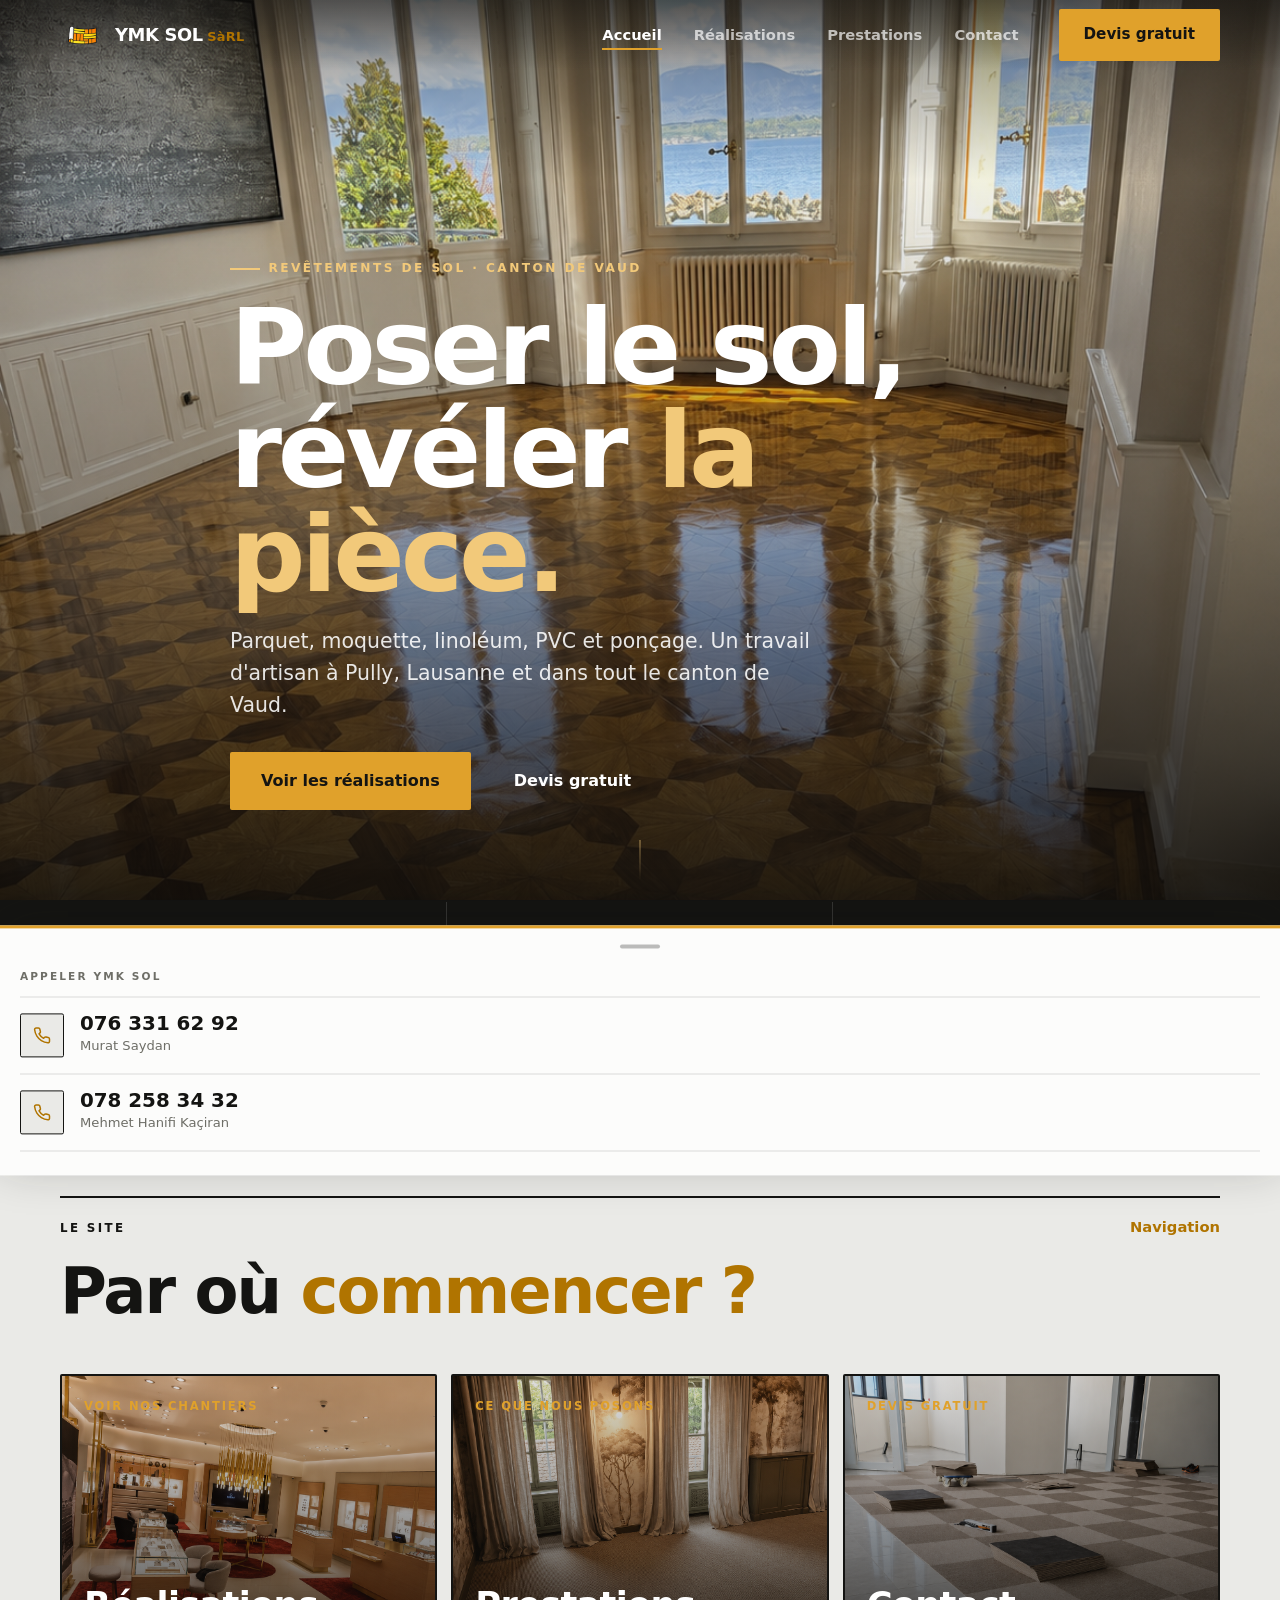
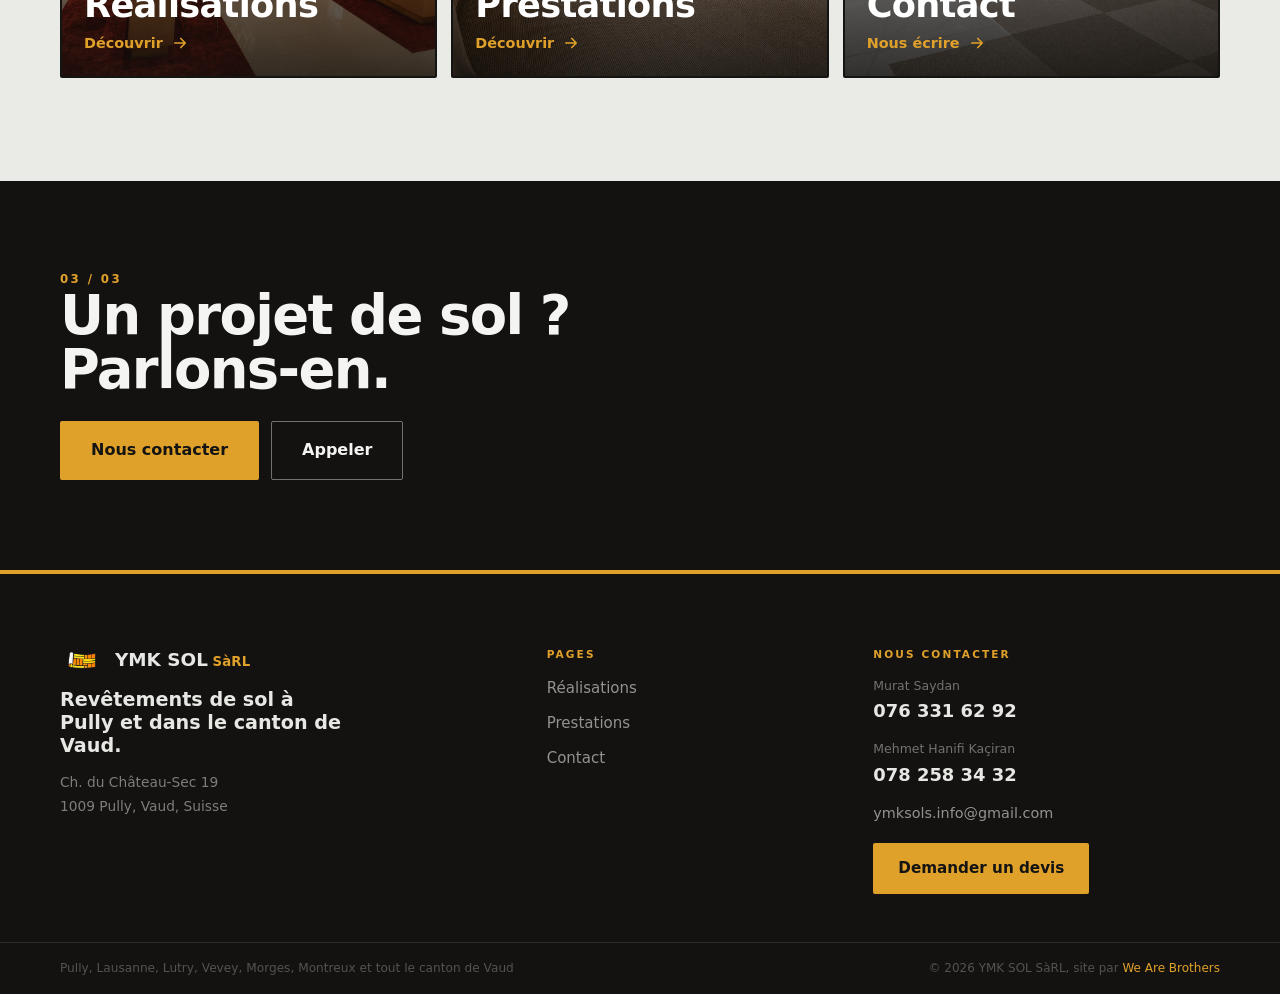
==== index.html @ 2950afaf "Hero cinématique plein écran et fond animé plus clair (parquet + reflet) - Hero : image plein écran " ====
<!DOCTYPE html>
<html lang="fr">
<head>
  <meta charset="UTF-8" />
  <meta name="viewport" content="width=device-width, initial-scale=1.0, viewport-fit=cover" />
  <meta name="theme-color" content="#EAEAE7" />
  <title>Pose de parquet, PVC, lino et moquette à Pully | YMK SOL SàRL</title>
  <meta name="description" content="YMK SOL SàRL réalise la pose et la rénovation de revêtements de sol à Pully, Lausanne et dans le canton de Vaud : parquet, PVC, linoléum, moquette et ponçage." />
  <meta name="robots" content="index, follow, max-image-preview:large" />
  <link rel="canonical" href="https://ymksol.ch/" />
  <meta property="og:type" content="website" />
  <meta property="og:site_name" content="YMK SOL SàRL" />
  <meta property="og:title" content="Pose de parquet, PVC, lino et moquette à Pully | YMK SOL SàRL" />
  <meta property="og:description" content="YMK SOL SàRL réalise la pose et la rénovation de revêtements de sol à Pully, Lausanne et dans le canton de Vaud : parquet, PVC, linoléum, moquette et ponçage." />
  <meta property="og:locale" content="fr_CH" />
  <meta property="og:image" content="https://ymksol.ch/assets/img/salon-parquet.jpg" />
  <meta name="twitter:card" content="summary_large_image" />
  <link rel="icon" type="image/png" href="assets/img/logo.png" />
  <link rel="apple-touch-icon" href="assets/img/logo.png" />
  <link rel="preconnect" href="https://api.fontshare.com" crossorigin />
  <link href="https://api.fontshare.com/v2/css?f[]=cabinet-grotesk@500,700,800&f[]=satoshi@400,500,600,700&display=swap" rel="stylesheet" />
  <link rel="stylesheet" href="assets/css/style.css" />
  <script type="application/ld+json">
  {"@context":"https://schema.org","@type":"HomeAndConstructionBusiness","@id":"https://ymksol.ch/#business","name":"YMK SOL SàRL","description":"Pose et rénovation de revêtements de sol : parquet, linoléum, PVC, moquette, ponçage et sols souples à Pully et dans le canton de Vaud.","url":"https://ymksol.ch/","telephone":"+41763316292","email":"ymksols.info@gmail.com","priceRange":"$$","address":{"@type":"PostalAddress","streetAddress":"Chemin du Château-Sec 19","postalCode":"1009","addressLocality":"Pully","addressRegion":"VD","addressCountry":"CH"},"geo":{"@type":"GeoCoordinates","latitude":46.5089,"longitude":6.6611},"areaServed":[{"@type":"City","name":"Pully"},{"@type":"City","name":"Lausanne"},{"@type":"City","name":"Lutry"},{"@type":"City","name":"Morges"},{"@type":"City","name":"Vevey"},{"@type":"AdministrativeArea","name":"Canton de Vaud"}],"knowsLanguage":["fr","tr"]}
  </script>
</head>
<body>
  <div class="fx" aria-hidden="true"><span class="b b1"></span><span class="b b2"></span><span class="b b3"></span></div>
  <a class="skip-link" href="#main" style="position:absolute;left:-999px">Aller au contenu</a>
  <header class="hdr hdr-home" id="top">
    <div class="container hdr-in">
      <a href="index.html" class="brand" aria-label="YMK SOL SàRL, accueil">
        <img src="assets/img/logo.png" alt="" width="44" height="30" />
        <span class="brand-txt">YMK&nbsp;SOL<em>SàRL</em></span>
      </a>
      <nav class="nav-desktop" aria-label="Navigation principale"><a href="index.html" class="is-active" aria-current="page">Accueil</a><a href="realisations.html">Réalisations</a><a href="prestations.html">Prestations</a><a href="contact.html">Contact</a></nav>
      <div class="hdr-actions">
        <a href="contact.html" class="btn btn-accent hdr-cta">Devis gratuit</a>
        <button class="burger" aria-label="Ouvrir le menu" aria-expanded="false" aria-controls="navmenu">
          <span class="bline bline-1"></span><span class="bline bline-2"></span><span class="bline bline-3"></span>
        </button>
      </div>
    </div>
  </header>
  <div class="navmenu" id="navmenu" hidden>
    <div class="navmenu-inner">
      <nav class="navmenu-nav" aria-label="Navigation"><a href="index.html" class="is-active" aria-current="page"><span class="mm-no">01</span>Accueil</a><a href="realisations.html"><span class="mm-no">02</span>Réalisations</a><a href="prestations.html"><span class="mm-no">03</span>Prestations</a><a href="contact.html"><span class="mm-no">04</span>Contact</a></nav>
      <div class="navmenu-foot">
        <button class="btn btn-accent" data-phone-picker>Appeler</button>
        <a href="https://wa.me/41763316292?text=Bonjour%20YMK%20SOL%2C%20je%20souhaite%20un%20devis%20pour%20mon%20sol." target="_blank" rel="noopener" class="btn btn-wa">WhatsApp</a>
        <a href="mailto:ymksols.info@gmail.com?subject=Demande%20de%20devis%20-%20YMK%20SOL" class="btn btn-line">E-mail</a>
      </div>
    </div>
  </div>
  <main id="main">
    <section class="hero">
      <div class="hero-bg" aria-hidden="true"><img src="assets/img/salon-parquet.jpg" alt="" /></div>
      <div class="hero-scrim" aria-hidden="true"></div>
      <div class="container hero-in">
        <span class="hero-eyebrow">Revêtements de sol · Canton de Vaud</span>
        <h1 class="hero-title">Poser le sol,<br />révéler <span class="amber">la pièce.</span></h1>
        <p class="hero-sub">Parquet, moquette, linoléum, PVC et ponçage. Un travail d'artisan à Pully, Lausanne et dans tout le canton de Vaud.</p>
        <div class="hero-actions">
          <a href="realisations.html" class="btn btn-accent btn-lg">Voir les réalisations</a>
          <a href="contact.html" class="btn btn-glass btn-lg">Devis gratuit</a>
        </div>
      </div>
      <span class="hero-scroll" aria-hidden="true"></span>
    </section>

    <div class="strip">
      <div class="container strip-in">
        <div class="strip-item"><div class="strip-k">Pully · Vaud</div><div class="strip-v">Interventions dans tout le canton</div></div>
        <div class="strip-item"><div class="strip-k">6 prestations</div><div class="strip-v">Du parquet massif à la moquette</div></div>
        <div class="strip-item"><div class="strip-k">Devis gratuit</div><div class="strip-v">Réponse rapide, sans engagement</div></div>
      </div>
    </div>

    <section class="section">
      <div class="container">
        <div class="shead"><div class="shead-top"><span class="shead-label">Le site</span><span class="shead-idx">Navigation</span></div><h2>Par où <span class="amber">commencer&nbsp;?</span></h2></div>
        <div class="navcards">
          <a class="navcard" href="realisations.html"><img src="assets/img/office-equipe.jpg" alt="Réalisations YMK SOL" loading="lazy" /><div class="navcard-body"><span class="n">Voir nos chantiers</span><h3>Réalisations</h3><span class="go">Découvrir <svg viewBox="0 0 24 24" width="18" height="18" fill="none" stroke="currentColor" stroke-width="2.2" stroke-linecap="round" stroke-linejoin="round"><path d="M5 12h14M13 6l6 6-6 6"/></svg></span></div></a>
          <a class="navcard" href="prestations.html"><img src="assets/img/moquette.jpg" alt="Prestations YMK SOL" loading="lazy" /><div class="navcard-body"><span class="n">Ce que nous posons</span><h3>Prestations</h3><span class="go">Découvrir <svg viewBox="0 0 24 24" width="18" height="18" fill="none" stroke="currentColor" stroke-width="2.2" stroke-linecap="round" stroke-linejoin="round"><path d="M5 12h14M13 6l6 6-6 6"/></svg></span></div></a>
          <a class="navcard" href="contact.html"><img src="assets/img/office-vide.jpg" alt="Contact YMK SOL" loading="lazy" /><div class="navcard-body"><span class="n">Devis gratuit</span><h3>Contact</h3><span class="go">Nous écrire <svg viewBox="0 0 24 24" width="18" height="18" fill="none" stroke="currentColor" stroke-width="2.2" stroke-linecap="round" stroke-linejoin="round"><path d="M5 12h14M13 6l6 6-6 6"/></svg></span></div></a>
        </div>
      </div>
    </section>
    <section class="nextcta on-dark">
      <div class="container nextcta-in">
        <div><p class="nextcta-eyebrow">03 / 03</p><h2 class="nextcta-title">Un projet de sol ? Parlons-en.</h2></div>
        <div class="nextcta-actions"><a href="contact.html" class="btn btn-accent btn-lg">Nous contacter</a><button class="btn btn-line btn-lg" data-phone-picker>Appeler</button></div>
      </div>
    </section>
  </main>
  <footer class="ftr">
    <div class="ftr-body">
      <div class="container ftr-in">
        <div class="ftr-brand-col">
          <div class="ftr-brand"><img src="assets/img/logo.png" alt="" width="44" height="30" /><span class="brand-txt">YMK&nbsp;SOL<em>SàRL</em></span></div>
          <p class="ftr-tagline">Revêtements de sol à Pully et dans le canton de Vaud.</p>
          <address class="ftr-address">Ch. du Château-Sec 19<br/>1009 Pully, Vaud, Suisse</address>
        </div>
        <div class="ftr-nav-col">
          <p class="ftr-col-hd">Pages</p>
          <ul class="ftr-nav">
            <li><a href="realisations.html">Réalisations</a></li>
            <li><a href="prestations.html">Prestations</a></li>
            <li><a href="contact.html">Contact</a></li>
          </ul>
        </div>
        <div class="ftr-cta-col">
          <p class="ftr-col-hd">Nous contacter</p>
          <div class="ftr-contact-line"><span class="ftr-tel-name">Murat Saydan</span><a href="tel:+41763316292" class="ftr-tel">076 331 62 92</a></div>
          <div class="ftr-contact-line"><span class="ftr-tel-name">Mehmet Hanifi Kaçiran</span><a href="tel:+41782583432" class="ftr-tel">078 258 34 32</a></div>
          <a href="mailto:ymksols.info@gmail.com" class="ftr-mail">ymksols.info@gmail.com</a>
          <a href="contact.html" class="btn btn-accent ftr-cta-btn">Demander un devis</a>
        </div>
      </div>
    </div>
    <div class="ftr-bottom"><div class="container ftr-bottom-in">
      <p class="ftr-zone">Pully, Lausanne, Lutry, Vevey, Morges, Montreux et tout le canton de Vaud</p>
      <p class="ftr-credit">© <span id="year"></span> YMK SOL SàRL, site par <a href="https://wearebrothers.ch" target="_blank" rel="noopener">We Are Brothers</a></p>
    </div></div>
  </footer>
  <div class="dock">
    <button class="btn btn-accent dock-cta" data-phone-picker><svg viewBox="0 0 24 24" width="18" height="18" fill="none" stroke="currentColor" stroke-width="2" stroke-linecap="round" stroke-linejoin="round"><path d="M22 16.92v3a2 2 0 0 1-2.18 2 19.79 19.79 0 0 1-8.63-3.07 19.5 19.5 0 0 1-6-6 19.79 19.79 0 0 1-3.07-8.67A2 2 0 0 1 4.11 2h3a2 2 0 0 1 2 1.72c.13.96.36 1.9.7 2.81a2 2 0 0 1-.45 2.11L8.09 9.91a16 16 0 0 0 6 6l1.27-1.27a2 2 0 0 1 2.11-.45c.9.34 1.85.57 2.81.7A2 2 0 0 1 22 16.92Z"/></svg>Appeler maintenant</button>
    <a href="https://wa.me/41763316292?text=Bonjour%20YMK%20SOL%2C%20je%20souhaite%20un%20devis%20pour%20mon%20sol." class="dock-wa-btn" aria-label="WhatsApp" target="_blank" rel="noopener"><svg viewBox="0 0 24 24" width="22" height="22" fill="currentColor"><path d="M17.472 14.382c-.297-.149-1.758-.867-2.03-.967-.273-.099-.471-.148-.67.15-.197.297-.767.966-.94 1.164-.173.199-.347.223-.644.075-.297-.15-1.255-.463-2.39-1.475-.883-.788-1.48-1.761-1.653-2.059-.173-.297-.018-.458.13-.606.134-.133.298-.347.446-.52.149-.174.198-.298.298-.497.099-.198.05-.371-.025-.52-.075-.149-.669-1.612-.916-2.207-.242-.579-.487-.5-.669-.51-.173-.008-.371-.01-.57-.01-.198 0-.52.074-.792.372-.272.297-1.04 1.016-1.04 2.479 0 1.462 1.065 2.875 1.213 3.074.149.198 2.096 3.2 5.077 4.487.709.306 1.262.489 1.694.625.712.227 1.36.195 1.871.118.571-.085 1.758-.719 2.006-1.413.248-.694.248-1.289.173-1.413-.074-.124-.272-.198-.57-.347m-5.421 7.403h-.004a9.87 9.87 0 01-5.031-1.378l-.361-.214-3.741.982.998-3.648-.235-.374a9.86 9.86 0 01-1.51-5.26c.001-5.45 4.436-9.884 9.888-9.884 2.64 0 5.122 1.03 6.988 2.898a9.825 9.825 0 012.893 6.994c-.003 5.45-4.437 9.884-9.885 9.884m8.413-18.297A11.815 11.815 0 0012.05 0C5.495 0 .16 5.335.157 11.892c0 2.096.547 4.142 1.588 5.945L.057 24l6.305-1.654a11.882 11.882 0 005.683 1.448h.005c6.554 0 11.89-5.335 11.893-11.893a11.821 11.821 0 00-3.48-8.413Z"/></svg></a>
    <a href="mailto:ymksols.info@gmail.com" class="dock-mail-btn" aria-label="Envoyer un e-mail"><svg viewBox="0 0 24 24" width="20" height="20" fill="none" stroke="currentColor" stroke-width="2" stroke-linecap="round" stroke-linejoin="round"><rect x="2" y="4" width="20" height="16" rx="1"/><path d="m22 7-8.97 5.7a1.94 1.94 0 0 1-2.06 0L2 7"/></svg></a>
  </div>
  <div class="ppick-backdrop" id="ppickBackdrop" aria-hidden="true"></div>
  <div class="ppick" id="ppick" role="dialog" aria-modal="true" aria-label="Choisir un numéro" hidden>
    <div class="ppick-handle" aria-hidden="true"></div>
    <p class="ppick-title">Appeler YMK SOL</p>
    <a href="tel:+41763316292" class="ppick-opt"><span class="ppick-icon"><svg viewBox="0 0 24 24" width="18" height="18" fill="none" stroke="currentColor" stroke-width="2" stroke-linecap="round" stroke-linejoin="round"><path d="M22 16.92v3a2 2 0 0 1-2.18 2 19.79 19.79 0 0 1-8.63-3.07 19.5 19.5 0 0 1-6-6 19.79 19.79 0 0 1-3.07-8.67A2 2 0 0 1 4.11 2h3a2 2 0 0 1 2 1.72c.13.96.36 1.9.7 2.81a2 2 0 0 1-.45 2.11L8.09 9.91a16 16 0 0 0 6 6l1.27-1.27a2 2 0 0 1 2.11-.45c.9.34 1.85.57 2.81.7A2 2 0 0 1 22 16.92Z"/></svg></span><span class="ppick-info"><span class="ppick-num">076 331 62 92</span><span class="ppick-name">Murat Saydan</span></span></a>
    <a href="tel:+41782583432" class="ppick-opt"><span class="ppick-icon"><svg viewBox="0 0 24 24" width="18" height="18" fill="none" stroke="currentColor" stroke-width="2" stroke-linecap="round" stroke-linejoin="round"><path d="M22 16.92v3a2 2 0 0 1-2.18 2 19.79 19.79 0 0 1-8.63-3.07 19.5 19.5 0 0 1-6-6 19.79 19.79 0 0 1-3.07-8.67A2 2 0 0 1 4.11 2h3a2 2 0 0 1 2 1.72c.13.96.36 1.9.7 2.81a2 2 0 0 1-.45 2.11L8.09 9.91a16 16 0 0 0 6 6l1.27-1.27a2 2 0 0 1 2.11-.45c.9.34 1.85.57 2.81.7A2 2 0 0 1 22 16.92Z"/></svg></span><span class="ppick-info"><span class="ppick-num">078 258 34 32</span><span class="ppick-name">Mehmet Hanifi Kaçiran</span></span></a>
  </div>
  <script src="assets/js/main.js" defer></script>
</body>
</html>
---- assets/css/style.css ----
/* ============================================================
   YMK SOL SàRL — identité graphique affirmée
   Gris minéral + noir + ambre (logo) · fond animé simple
   4 pages · aucune animation au scroll · HTML/CSS/JS pur
   ============================================================ */

:root {
  --paper:   #EAEAE7;   /* gris minéral (base) */
  --paper-2: #F1F1EF;   /* surface claire */
  --surface: #FCFCFB;   /* blanc cassé (cartes/images) */
  --ink:     #141412;   /* noir presque pur (texte, filets) */
  --ink-2:   #3D3D39;
  --muted:   #6E6E67;
  --dark:    #141210;   /* sections noires */

  --line:  rgba(20,20,18,.14);
  --line-2:rgba(20,20,18,.28);

  --accent:   #B07400;  /* ambre profond (texte sur clair, AA) */
  --accent-2: #E0A12B;  /* ambre du logo (aplats) */

  --fh: "Cabinet Grotesk", system-ui, -apple-system, sans-serif;
  --fb: "Satoshi", system-ui, -apple-system, sans-serif;

  --maxw: 1300px;
  --pad:  clamp(22px, 5vw, 60px);
  --hdr-h: 70px;
  --ease: cubic-bezier(.2,.7,.2,1);
}

/* ---- Reset ---- */
*, *::before, *::after { margin: 0; padding: 0; box-sizing: border-box; }
[hidden] { display: none !important; }
html { -webkit-text-size-adjust: 100%; overflow-x: clip; scroll-behavior: smooth; }
body { font-family: var(--fb); color: var(--ink); background: var(--paper); line-height: 1.55; overflow-x: hidden; -webkit-font-smoothing: antialiased; text-rendering: optimizeLegibility; }
img { display: block; max-width: 100%; }
a { color: inherit; text-decoration: none; }
ul, ol { list-style: none; }
button { font: inherit; color: inherit; }
h1, h2, h3, h4 { font-family: var(--fh); font-weight: 800; line-height: 1; letter-spacing: -.03em; }

.container { width: 100%; max-width: var(--maxw); margin-inline: auto; padding-inline: var(--pad); }
.section { padding-block: clamp(56px, 8vw, 104px); position: relative; }
.muted { color: var(--muted); }
.amber { color: var(--accent); }

/* ============================================================
   FOND ANIMÉ (simple : deux halos qui dérivent lentement)
   ============================================================ */
.fx {
  position: fixed; inset: 0; z-index: -1; overflow: hidden; pointer-events: none;
  background:
    radial-gradient(58vmax 46vmax at 10% -6%, rgba(224,161,43,.18), transparent 62%),
    radial-gradient(52vmax 52vmax at 102% 106%, rgba(120,132,134,.16), transparent 62%),
    var(--paper);
}
/* motif parquet losangé, net (rappel du sol / logo tissé) */
.fx::before {
  content: ""; position: absolute; inset: 0;
  background-image:
    repeating-linear-gradient(45deg, rgba(20,20,18,.075) 0 1.5px, transparent 1.5px 46px),
    repeating-linear-gradient(-45deg, rgba(20,20,18,.075) 0 1.5px, transparent 1.5px 46px);
}
/* reflet de lumière qui balaie lentement, comme sur un parquet verni */
.fx::after {
  content: ""; position: absolute; top: -25%; bottom: -25%; left: -45%; width: 42%;
  background: linear-gradient(100deg, transparent, rgba(255,255,255,.34) 44%, rgba(240,185,74,.16) 50%, rgba(255,255,255,.34) 56%, transparent);
  transform: skewX(-12deg); filter: blur(7px);
  animation: fxsweep 12s ease-in-out infinite;
}
@keyframes fxsweep {
  0% { left: -45%; opacity: 0; }
  12% { opacity: 1; }
  50% { opacity: 1; }
  62%, 100% { left: 122%; opacity: 0; }
}

/* ============================================================
   BOUTONS
   ============================================================ */
.btn { display: inline-flex; align-items: center; justify-content: center; gap: .55em; font-family: var(--fb); font-weight: 700; font-size: .95rem; white-space: nowrap; padding: 13px 24px; border-radius: 2px; cursor: pointer; border: 1.5px solid transparent; transition: background .25s, color .25s, border-color .25s, transform .15s; }
.btn:active { transform: translateY(1px); }
.btn-lg { padding: 16px 30px; font-size: 1rem; }
.btn-accent { background: var(--accent-2); color: var(--ink); }
.btn-accent:hover { background: var(--ink); color: var(--surface); }
.btn-dark { background: var(--ink); color: var(--surface); }
.btn-dark:hover { background: var(--accent-2); color: var(--ink); }
.btn-line { border-color: var(--ink); color: var(--ink); background: transparent; }
.btn-line:hover { background: var(--ink); color: var(--surface); }
.btn-wa { background: #1FA855; color: #fff; }
.btn-wa:hover { background: #178a44; }
.on-dark .btn-line, .nextcta .btn-line, .ftr .btn-line { border-color: rgba(255,255,255,.4); color: #F4F4F2; }
.on-dark .btn-line:hover, .nextcta .btn-line:hover { background: #fff; color: var(--ink); }

/* ============================================================
   EN-TÊTE DE SECTION (signature identité : filet noir + index)
   ============================================================ */
.shead { border-top: 2px solid var(--ink); padding-top: 18px; margin-bottom: clamp(30px, 4vw, 52px); }
.shead-top { display: flex; align-items: baseline; justify-content: space-between; gap: 16px; margin-bottom: 20px; }
.shead-label { font-family: var(--fb); font-weight: 700; font-size: .74rem; letter-spacing: .2em; text-transform: uppercase; }
.shead-idx { font-family: var(--fh); font-weight: 800; font-size: .92rem; color: var(--accent); }
.shead h2 { font-size: clamp(2.1rem, 5.6vw, 4rem); max-width: 20ch; }
.shead h2 .amber { color: var(--accent); }
.shead-sub { margin-top: 16px; max-width: 56ch; color: var(--ink-2); font-size: 1.02rem; line-height: 1.65; }

/* ============================================================
   HEADER
   ============================================================ */
.hdr { position: fixed; top: 0; left: 0; right: 0; z-index: 180; background: rgba(234,234,231,.78); backdrop-filter: saturate(140%) blur(14px); -webkit-backdrop-filter: saturate(140%) blur(14px); border-bottom: 1px solid transparent; transition: background .3s, border-color .3s; }
.hdr.hdr-scrolled { background: rgba(234,234,231,.94); border-bottom-color: var(--ink); }

/* Accueil : header transparent (blanc) sur le hero photo, plein au scroll */
.hdr-home { background: transparent; backdrop-filter: none; -webkit-backdrop-filter: none; border-bottom-color: transparent; color: #fff; }
.hdr-home::after { content: ""; position: absolute; inset: 0; z-index: -1; background: linear-gradient(180deg, rgba(15,14,12,.45), transparent); transition: opacity .3s; }
.hdr-home .brand, .hdr-home .brand-txt { color: #fff; }
.hdr-home .nav-desktop a { color: #fff; }
.hdr-home .bline { background: #fff; }
.hdr-home.hdr-scrolled { background: rgba(234,234,231,.94); backdrop-filter: saturate(140%) blur(14px); -webkit-backdrop-filter: saturate(140%) blur(14px); border-bottom-color: var(--ink); color: var(--ink); }
.hdr-home.hdr-scrolled::after { opacity: 0; }
.hdr-home.hdr-scrolled .brand, .hdr-home.hdr-scrolled .brand-txt { color: var(--ink); }
.hdr-home.hdr-scrolled .nav-desktop a { color: var(--ink); }
.hdr-home.hdr-scrolled .bline { background: var(--ink); }
.hdr-home.hdr-menu-open { color: var(--ink); background: transparent; }
.hdr-home.hdr-menu-open::after { opacity: 0; }
.hdr-home.hdr-menu-open .brand, .hdr-home.hdr-menu-open .brand-txt { color: var(--ink); }
.hdr-home.hdr-menu-open .bline { background: var(--ink); }

.hdr-in { display: flex; align-items: center; gap: 20px; height: var(--hdr-h); }
.brand { display: inline-flex; align-items: center; gap: 10px; font-family: var(--fh); font-weight: 800; font-size: 1.12rem; letter-spacing: -.02em; }
.brand img { height: 30px; width: auto; }
.brand-txt em { font-style: normal; color: var(--accent); font-weight: 800; margin-left: .34em; font-size: .72em; letter-spacing: .02em; }
.nav-desktop { display: none; margin-left: auto; align-items: center; gap: 4px; }
.nav-desktop a { position: relative; font-family: var(--fb); font-weight: 600; font-size: .92rem; padding: 9px 14px; color: var(--ink); opacity: .68; transition: opacity .2s; }
.nav-desktop a:hover { opacity: 1; }
.nav-desktop a.is-active { opacity: 1; }
.nav-desktop a.is-active::after { content: ""; position: absolute; left: 14px; right: 14px; bottom: 5px; height: 2px; background: var(--accent-2); }
.hdr-actions { display: flex; align-items: center; gap: 12px; margin-left: auto; }
.nav-desktop ~ .hdr-actions { margin-left: 6px; }
.hdr-cta { display: none; }
.burger { width: 40px; height: 40px; display: flex; flex-direction: column; align-items: center; justify-content: center; gap: 6px; background: transparent; border: none; cursor: pointer; margin-right: -8px; }
.bline { width: 24px; height: 2px; background: var(--ink); transition: transform .35s var(--ease), opacity .2s; }
.burger[aria-expanded="true"] .bline-1 { transform: translateY(8px) rotate(45deg); }
.burger[aria-expanded="true"] .bline-2 { opacity: 0; }
.burger[aria-expanded="true"] .bline-3 { transform: translateY(-8px) rotate(-45deg); }

.navmenu { position: fixed; inset: 0; z-index: 175; background: var(--surface); display: flex; flex-direction: column; }
.navmenu-inner { flex: 1; display: flex; flex-direction: column; justify-content: center; gap: 30px; padding: calc(var(--hdr-h) + 20px) var(--pad) 36px; max-width: var(--maxw); margin-inline: auto; width: 100%; }
.navmenu-nav a { display: flex; align-items: center; gap: 18px; padding: 16px 0; font-family: var(--fh); font-weight: 800; font-size: clamp(2.1rem, 9vw, 3.2rem); border-bottom: 2px solid var(--ink); transition: color .2s, padding-left .3s var(--ease); }
.navmenu-nav a:hover, .navmenu-nav a.is-active { color: var(--accent); padding-left: 10px; }
.navmenu-nav .mm-no { font-family: var(--fb); font-weight: 700; font-size: .82rem; color: var(--accent); flex: none; }
.navmenu-foot { display: flex; flex-wrap: wrap; gap: 10px; }
.navmenu-foot .btn { flex: 1 1 auto; }

/* ============================================================
   HERO (accueil) — cinématique plein écran
   ============================================================ */
.hero { position: relative; min-height: 100dvh; display: flex; align-items: flex-end; overflow: hidden; background: var(--dark); }
.hero-bg { position: absolute; inset: 0; z-index: 0; }
.hero-bg img { width: 100%; height: 100%; object-fit: cover; object-position: center 42%; }
.hero-scrim { position: absolute; inset: 0; z-index: 1; background: linear-gradient(180deg, rgba(15,14,12,.5) 0%, rgba(15,14,12,.05) 20%, rgba(15,14,12,.28) 54%, rgba(15,14,12,.88) 100%); }
.hero-in { position: relative; z-index: 2; padding-top: calc(var(--hdr-h) + 40px); padding-bottom: clamp(44px, 7vw, 96px); max-width: 940px; color: #fff; }
.hero-eyebrow { font-family: var(--fb); font-weight: 700; font-size: .76rem; letter-spacing: .2em; text-transform: uppercase; color: #F2C97A; display: inline-flex; align-items: center; gap: .7em; }
.hero-eyebrow::before { content: ""; width: 30px; height: 2px; background: #F2C97A; }
.hero-title { color: #fff; font-size: clamp(2.7rem, 9.5vw, 6.6rem); letter-spacing: -.04em; line-height: .98; margin-top: 18px; text-wrap: balance; }
.hero-title .amber { color: #F2C97A; }
.hero-sub { margin-top: 20px; max-width: 46ch; font-size: clamp(1.05rem, 1.7vw, 1.28rem); color: rgba(255,255,255,.88); line-height: 1.55; }
.hero-actions { display: flex; flex-wrap: wrap; gap: 12px; margin-top: 30px; }
.hero-scroll { position: absolute; left: 50%; bottom: 20px; z-index: 2; transform: translateX(-50%); width: 1px; height: 40px; background: linear-gradient(#F2C97A, transparent); opacity: .7; }

/* ============================================================
   ACCUEIL — bandeau chiffres / mots clés
   ============================================================ */
.strip { border-block: 2px solid var(--ink); background: var(--ink); color: var(--surface); }
.strip-in { display: grid; grid-template-columns: 1fr; }
.strip-item { padding: 22px var(--pad); border-bottom: 1px solid rgba(255,255,255,.14); }
.strip-item:last-child { border-bottom: none; }
.strip-k { font-family: var(--fh); font-weight: 800; font-size: clamp(1.6rem, 4vw, 2.4rem); color: var(--accent-2); }
.strip-v { font-family: var(--fb); font-weight: 500; font-size: .92rem; color: rgba(244,244,242,.7); margin-top: 4px; }

/* ============================================================
   ACCUEIL — aperçu prestations (liste index) + aperçu réalisations
   ============================================================ */
.mini-svc { border-top: 1px solid var(--line); }
.mini-svc a { display: grid; grid-template-columns: auto 1fr auto; align-items: center; gap: 18px; padding: 20px 0; border-bottom: 1px solid var(--line); transition: padding-left .25s var(--ease), color .2s; }
.mini-svc a:hover { padding-left: 12px; color: var(--accent); }
.mini-svc .n { font-family: var(--fb); font-weight: 700; font-size: .8rem; color: var(--accent); }
.mini-svc .t { font-family: var(--fh); font-weight: 800; font-size: clamp(1.3rem, 3vw, 2rem); }
.mini-svc .go { color: var(--accent); opacity: .5; transition: opacity .2s, transform .25s var(--ease); }
.mini-svc a:hover .go { opacity: 1; transform: translateX(4px); }

.preview-grid { display: grid; grid-template-columns: 1fr; gap: 16px; }
.preview { position: relative; display: block; border: 2px solid var(--ink); border-radius: 2px; overflow: hidden; background: var(--paper-2); }
.preview img { width: 100%; aspect-ratio: 4 / 3; object-fit: cover; transition: transform .5s var(--ease); }
.preview:hover img { transform: scale(1.04); }
.preview .cap { position: absolute; left: 0; bottom: 0; background: var(--ink); color: var(--surface); font-family: var(--fb); font-weight: 700; font-size: .74rem; letter-spacing: .1em; text-transform: uppercase; padding: 8px 14px; }

/* Cartes de navigation (accueil : structure du site visible) */
.navcards { display: grid; grid-template-columns: 1fr; gap: 14px; }
.navcard { position: relative; display: block; border: 2px solid var(--ink); border-radius: 2px; overflow: hidden; min-height: 200px; color: #fff; }
.navcard > img { position: absolute; inset: 0; width: 100%; height: 100%; object-fit: cover; transition: transform .5s var(--ease); }
.navcard::after { content: ""; position: absolute; inset: 0; background: linear-gradient(180deg, rgba(15,14,12,.12) 0%, rgba(15,14,12,.4) 45%, rgba(15,14,12,.82) 100%); }
.navcard:hover > img { transform: scale(1.05); }
.navcard-body { position: relative; z-index: 1; height: 100%; min-height: inherit; display: flex; flex-direction: column; justify-content: flex-end; padding: 22px; }
.navcard .n { font-family: var(--fb); font-weight: 700; font-size: .72rem; letter-spacing: .16em; text-transform: uppercase; color: var(--accent-2); margin-bottom: auto; }
.navcard h3 { font-family: var(--fh); font-weight: 800; font-size: clamp(1.6rem, 3.4vw, 2.2rem); color: #fff; letter-spacing: -.02em; }
.navcard .go { display: inline-flex; align-items: center; gap: 8px; margin-top: 10px; font-family: var(--fb); font-weight: 700; font-size: .9rem; color: var(--accent-2); transition: gap .25s var(--ease); }
.navcard:hover .go { gap: 14px; }
@media (min-width: 760px) { .navcards { grid-template-columns: repeat(3, 1fr); } .navcard { min-height: 300px; } }

/* ============================================================
   PAGE HEADER (sous-pages) — massif
   ============================================================ */
.phead { padding-top: calc(var(--hdr-h) + clamp(40px, 7vw, 90px)); padding-bottom: clamp(28px, 4vw, 48px); }
.phead-idx { font-family: var(--fh); font-weight: 800; font-size: 1rem; color: var(--accent); }
.phead-title { font-size: clamp(3rem, 12vw, 7rem); letter-spacing: -.045em; margin-top: 10px; line-height: .92; }
.phead-title .amber { color: var(--accent); }
.phead-sub { margin-top: 22px; max-width: 56ch; font-size: clamp(1.05rem, 1.6vw, 1.2rem); color: var(--ink-2); line-height: 1.65; }

/* ============================================================
   PRESTATIONS — accordéon interactif (image par prestation) + méthode
   ============================================================ */
.acc { border-top: 2px solid var(--ink); }
.acc-item { border-bottom: 1px solid var(--line); }
.acc-head { width: 100%; display: grid; grid-template-columns: auto 1fr auto; align-items: center; gap: 16px; padding: 22px 4px; background: transparent; border: none; cursor: pointer; text-align: left; transition: padding-left .25s var(--ease); }
.acc-head:hover { padding-left: 12px; }
.acc-head .n { font-family: var(--fh); font-weight: 800; font-size: clamp(1.5rem, 3.4vw, 2.3rem); color: var(--accent); line-height: 1; }
.acc-head .t { font-family: var(--fh); font-weight: 800; font-size: clamp(1.4rem, 3vw, 2.1rem); letter-spacing: -.02em; transition: color .2s; }
.acc-head:hover .t { color: var(--accent); }
.acc-item.is-open .acc-head .t { color: var(--accent); }
.acc-ic { position: relative; width: 26px; height: 26px; flex: none; }
.acc-ic::before, .acc-ic::after { content: ""; position: absolute; background: var(--ink); transition: transform .3s var(--ease); }
.acc-ic::before { top: 12px; left: 2px; right: 2px; height: 2px; }
.acc-ic::after { left: 12px; top: 2px; bottom: 2px; width: 2px; }
.acc-item.is-open .acc-ic::after { transform: scaleY(0); }
.acc-body { display: grid; grid-template-rows: 0fr; transition: grid-template-rows .4s var(--ease); }
.acc-item.is-open .acc-body { grid-template-rows: 1fr; }
.acc-body-inner { overflow: hidden; min-height: 0; }
.acc-content { display: grid; grid-template-columns: 1fr; gap: 18px; padding: 2px 4px 30px; }
.acc-content p { color: var(--ink-2); font-size: 1rem; line-height: 1.6; max-width: 52ch; }
.acc-media { border: 2px solid var(--ink); border-radius: 2px; overflow: hidden; align-self: start; }
.acc-media img { width: 100%; aspect-ratio: 16 / 10; object-fit: cover; display: block; }
@media (min-width: 900px) {
  .acc-content { grid-template-columns: 1.1fr 1fr; gap: 40px; align-items: center; padding-bottom: 40px; }
  .acc-media img { aspect-ratio: 4 / 3; }
}

.method2 { margin-top: clamp(56px, 8vw, 96px); }
.steps2 { display: grid; grid-template-columns: 1fr; gap: 0; }
.step2 { border-top: 2px solid var(--ink); padding: 22px 0 26px; }
.step2 .n { font-family: var(--fh); font-weight: 800; font-size: clamp(2.6rem, 6vw, 4rem); line-height: .9; color: var(--ink); }
.step2 .n::after { content: ""; display: inline-block; width: 12px; height: 12px; background: var(--accent-2); margin-left: 8px; vertical-align: middle; }
.step2 h4 { font-size: clamp(1.2rem, 2.2vw, 1.6rem); margin-top: 14px; }
.step2 p { margin-top: 8px; color: var(--ink-2); font-size: .94rem; line-height: 1.55; max-width: 40ch; }

/* ============================================================
   RÉALISATIONS — grandes lignes alternées + gros index
   ============================================================ */
.projects { display: flex; flex-direction: column; gap: clamp(26px, 4vw, 52px); }
.proj-media { position: relative; display: block; border: 2px solid var(--ink); border-radius: 2px; overflow: hidden; background: var(--paper-2); }
.proj-media img { width: 100%; aspect-ratio: 4 / 3; object-fit: cover; transition: transform .7s var(--ease); }
.proj-media:hover img { transform: scale(1.05); }
.proj-media::after { content: ""; position: absolute; inset: 0; background: linear-gradient(180deg, rgba(15,14,12,.18) 0%, transparent 26%, rgba(15,14,12,.74) 100%); pointer-events: none; }
.proj-num { position: absolute; top: 14px; left: 18px; z-index: 2; font-family: var(--fh); font-weight: 800; font-size: clamp(2.6rem, 6vw, 4.6rem); color: transparent; -webkit-text-stroke: 2px rgba(255,255,255,.85); line-height: 1; }
.proj-zoom { position: absolute; top: 16px; right: 16px; z-index: 2; background: var(--accent-2); color: var(--ink); font-family: var(--fb); font-weight: 700; font-size: .68rem; letter-spacing: .1em; text-transform: uppercase; padding: 8px 12px; display: inline-flex; align-items: center; gap: 7px; transition: background .2s; }
.proj-media:hover .proj-zoom { background: #fff; }
.proj-cap { position: absolute; left: 20px; right: 20px; bottom: 20px; z-index: 2; }
.proj-cap .cat { font-family: var(--fb); font-weight: 700; font-size: .72rem; letter-spacing: .16em; text-transform: uppercase; color: var(--accent-2); }
.proj-cap h3 { color: #fff; font-size: clamp(1.6rem, 4vw, 3rem); letter-spacing: -.02em; margin-top: 6px; }
.proj-cap p { color: rgba(255,255,255,.86); font-size: .96rem; line-height: 1.5; margin-top: 8px; max-width: 48ch; }

/* ============================================================
   CONTACT — bloc massif
   ============================================================ */
.clines { border-top: 2px solid var(--ink); }
.cline { display: grid; grid-template-columns: 130px 1fr auto; align-items: center; gap: 0 24px; padding: 22px 0; border-bottom: 1px solid var(--line); transition: padding-left .25s var(--ease); }
.cline:hover { padding-left: 14px; }
.cline-type { font-family: var(--fb); font-weight: 700; font-size: .7rem; letter-spacing: .18em; text-transform: uppercase; color: var(--muted); }
.cline-main { font-family: var(--fh); font-weight: 800; font-size: clamp(1.5rem, 3.4vw, 2.4rem); transition: color .2s; }
.cline:hover .cline-main { color: var(--accent); }
.cline-meta { font-family: var(--fb); font-weight: 500; color: var(--muted); font-size: .9rem; white-space: nowrap; }
.cline-wa:hover .cline-main { color: #1FA855; }

/* ============================================================
   NEXT-CTA (bas de page → page suivante) — bloc noir
   ============================================================ */
.nextcta { background: var(--dark); color: #F4F4F2; }
.nextcta-in { padding-block: clamp(52px, 7vw, 92px); display: grid; gap: 24px; }
.nextcta-eyebrow { font-family: var(--fb); font-weight: 700; font-size: .74rem; letter-spacing: .2em; text-transform: uppercase; color: var(--accent-2); }
.nextcta-title { font-family: var(--fh); font-weight: 800; font-size: clamp(2rem, 5vw, 3.4rem); letter-spacing: -.03em; max-width: 18ch; }
.nextcta-actions { display: flex; flex-wrap: wrap; gap: 12px; }
.nextcta .btn-accent:hover { background: #fff; }

/* ============================================================
   FOOTER
   ============================================================ */
.ftr { background: var(--dark); color: #E7E7E4; border-top: 4px solid var(--accent-2); }
.ftr-body { padding: clamp(42px, 6vw, 72px) 0 clamp(30px, 4vw, 48px); }
.ftr-in { display: grid; grid-template-columns: 1fr; gap: 36px; }
.ftr-brand { display: inline-flex; align-items: center; gap: 11px; font-family: var(--fh); font-weight: 800; font-size: 1.15rem; margin-bottom: 14px; }
.ftr-brand img { height: 28px; }
.ftr-brand .brand-txt em { font-style: normal; color: var(--accent-2); font-weight: 800; margin-left: .34em; font-size: .72em; }
.ftr-tagline { font-family: var(--fh); font-weight: 800; font-size: 1.2rem; line-height: 1.2; margin-bottom: 14px; max-width: 22ch; }
.ftr-address { color: rgba(231,231,228,.5); font-size: .86rem; line-height: 1.7; font-style: normal; }
.ftr-col-hd { font-family: var(--fb); font-weight: 700; font-size: .66rem; letter-spacing: .2em; text-transform: uppercase; color: var(--accent-2); margin-bottom: 14px; }
.ftr-nav { display: flex; flex-direction: column; gap: 10px; }
.ftr-nav a { color: rgba(231,231,228,.6); font-size: .94rem; transition: color .2s; }
.ftr-nav a:hover { color: #E7E7E4; }
.ftr-contact-line { display: flex; flex-direction: column; margin-bottom: 14px; }
.ftr-tel-name { font-size: .78rem; color: rgba(231,231,228,.45); margin-bottom: 2px; }
.ftr-tel { font-family: var(--fh); font-weight: 800; font-size: 1.12rem; transition: color .2s; }
.ftr-tel:hover { color: var(--accent-2); }
.ftr-mail { display: block; font-size: .9rem; color: rgba(231,231,228,.6); margin-top: 6px; transition: color .2s; }
.ftr-mail:hover { color: var(--accent-2); }
.ftr-cta-btn { margin-top: 18px; }
.ftr-bottom { border-top: 1px solid rgba(231,231,228,.12); padding: 16px 0; }
.ftr-bottom-in { display: flex; flex-direction: column; gap: 6px; }
.ftr-zone { color: rgba(231,231,228,.3); font-size: .76rem; }
.ftr-credit { color: rgba(231,231,228,.3); font-size: .75rem; }
.ftr-credit a { color: var(--accent-2); }

/* ============================================================
   DOCK MOBILE
   ============================================================ */
.dock { position: fixed; left: 0; right: 0; bottom: 0; z-index: 90; display: flex; align-items: center; gap: 10px; padding: 12px 16px calc(12px + env(safe-area-inset-bottom)); background: rgba(234,234,231,.97); backdrop-filter: blur(16px); -webkit-backdrop-filter: blur(16px); border-top: 2px solid var(--ink); }
.dock-cta { flex: 1; padding: 14px 20px; font-size: .95rem; justify-content: center; }
.dock-wa-btn, .dock-mail-btn { flex: none; display: flex; align-items: center; justify-content: center; width: 52px; height: 52px; border-radius: 2px; }
.dock-wa-btn { background: #1FA855; color: #fff; }
.dock-mail-btn { background: transparent; color: var(--ink); border: 1.5px solid var(--ink); }

/* ============================================================
   PHONE PICKER
   ============================================================ */
.ppick-backdrop { position: fixed; inset: 0; z-index: 198; background: rgba(20,20,18,.5); opacity: 0; pointer-events: none; transition: opacity .25s; }
.ppick-backdrop.open { opacity: 1; pointer-events: auto; }
.ppick { position: fixed; left: 0; right: 0; bottom: 0; z-index: 199; background: var(--surface); border-top: 3px solid var(--accent-2); padding: 16px 20px calc(24px + env(safe-area-inset-bottom)); box-shadow: 0 -8px 44px rgba(20,20,18,.24); transform: translateY(110%); transition: transform .35s var(--ease); }
.ppick.open { transform: none; }
.ppick[hidden] { display: block !important; }
.ppick-handle { width: 40px; height: 4px; border-radius: 2px; background: var(--line-2); margin: 0 auto 20px; }
.ppick-title { font-family: var(--fb); font-weight: 700; font-size: .66rem; letter-spacing: .2em; text-transform: uppercase; color: var(--muted); margin-bottom: 12px; }
.ppick-opt { display: flex; align-items: center; gap: 16px; padding: 16px 0; border-top: 1px solid var(--line); color: var(--ink); }
.ppick-opt:last-child { border-bottom: 1px solid var(--line); }
.ppick-icon { width: 44px; height: 44px; border-radius: 2px; background: var(--paper); border: 1.5px solid var(--ink); display: flex; align-items: center; justify-content: center; flex: none; color: var(--accent); }
.ppick-info { display: flex; flex-direction: column; gap: 2px; }
.ppick-num { font-family: var(--fh); font-weight: 800; font-size: 1.24rem; line-height: 1; }
.ppick-name { font-size: .82rem; color: var(--muted); }

/* ============================================================
   LIGHTBOX
   ============================================================ */
.lb { position: fixed; inset: 0; z-index: 300; display: flex; align-items: center; justify-content: center; padding: 24px; background: rgba(15,14,12,.92); }
.lb-fig { max-width: min(1100px, 92vw); border: 2px solid var(--accent-2); background: var(--dark); }
.lb-fig img { max-height: 80vh; width: auto; object-fit: contain; }
.lb-fig figcaption { padding: 14px; text-align: center; font-family: var(--fh); font-weight: 700; background: var(--dark); color: #E7E7E4; }
.lb-close { position: absolute; top: 18px; right: 22px; width: 46px; height: 46px; border-radius: 2px; border: 1.5px solid rgba(255,255,255,.4); background: rgba(20,20,18,.6); color: #fff; font-size: 1.6rem; cursor: pointer; }

/* ============================================================
   RESPONSIVE
   ============================================================ */
@media (min-width: 720px) {
  .strip-in { grid-template-columns: repeat(3, 1fr); }
  .strip-item { border-bottom: none; border-right: 1px solid rgba(255,255,255,.14); }
  .strip-item:last-child { border-right: none; }
  .preview-grid { grid-template-columns: repeat(3, 1fr); }
  .svc-grid { grid-template-columns: 1fr 1fr; }
  .svc-tile:nth-child(odd) { border-right: 1px solid var(--line); }
  .steps2 { grid-template-columns: repeat(2, 1fr); column-gap: 40px; }
}

@media (min-width: 1024px) {
  .nav-desktop { display: flex; }
  .hdr-cta { display: inline-flex; }
  .burger { display: none; }
  .navmenu { display: none !important; }

  .hero-in { grid-template-columns: 1.15fr .85fr; }
  .hero-figure img { aspect-ratio: 3 / 4; }

  .steps2 { grid-template-columns: repeat(4, 1fr); column-gap: 36px; }

  /* Réalisations : grandes images cinématiques */
  .proj-media img { aspect-ratio: 21 / 9; }
  .proj-num { top: 22px; left: 34px; }
  .proj-cap { left: 34px; right: 34px; bottom: 30px; }

  /* Contact 2 colonnes */
  .contact-cols { display: grid; grid-template-columns: .9fr 1.1fr; gap: clamp(40px, 5vw, 88px); align-items: start; }
  .contact-cols .contact-head { position: sticky; top: calc(var(--hdr-h) + 34px); }
  .contact-cols .clines { border-top: 2px solid var(--ink); }

  .ftr-in { grid-template-columns: 1.6fr 1fr 1.3fr; gap: 0 60px; }
  .ftr-bottom-in { flex-direction: row; justify-content: space-between; align-items: center; }
}

@media (max-width: 719px) {
  body { padding-bottom: 82px; }

  /* Espacements resserrés (évite les grands vides) */
  .section { padding-block: 42px; }

  /* Fond animé allégé pour la performance mobile */
  .fx .b { filter: blur(52px); }
  .fx .b3 { display: none; }

  /* HERO compact, image en premier (lecture "page d'accueil") */
  .hero-in { padding-top: calc(var(--hdr-h) + 28px); padding-bottom: 40px; }
  .hero-eyebrow { font-size: .68rem; }
  .hero-title { font-size: 2.9rem; line-height: 1; margin-top: 14px; }
  .hero-sub { font-size: 1.02rem; margin-top: 14px; max-width: none; }
  .hero-actions { margin-top: 24px; gap: 10px; flex-direction: column; align-items: stretch; }
  .hero-actions .btn { width: 100%; }

  /* Page headers sous-pages */
  .phead { padding-top: calc(var(--hdr-h) + 20px); padding-bottom: 20px; }
  .phead-title { font-size: 2.5rem; line-height: 1; }
  .phead-sub { font-size: 1rem; margin-top: 16px; }

  /* En-têtes de section */
  .shead { margin-bottom: 24px; }
  .shead-top { margin-bottom: 12px; }
  .shead h2 { font-size: 1.85rem; }
  .shead-sub { font-size: .98rem; }

  /* Bandeau chiffres */
  .strip-item { padding: 18px var(--pad); }
  .strip-k { font-size: 1.4rem; }

  /* Aperçu prestations + réalisations */
  .mini-svc a { padding: 16px 0; }
  .mini-svc .t { font-size: 1.3rem; }
  .preview img { aspect-ratio: 16 / 10; }

  /* Prestations accordéon */
  .acc-head { padding: 18px 2px; }
  .acc-head .n { font-size: 1.55rem; }
  .acc-head .t { font-size: 1.3rem; }
  .acc-content { padding-bottom: 24px; }
  .method2 { margin-top: 40px; }
  .step2 { padding: 16px 0 20px; }
  .step2 .n { font-size: 2.4rem; }
  .step2 h4 { font-size: 1.2rem; }

  /* Réalisations grandes images */
  .projects { gap: 22px; }
  .proj-media img { aspect-ratio: 4 / 3; }
  .proj-num { font-size: 2.6rem; top: 12px; left: 14px; }
  .proj-cap { left: 16px; right: 16px; bottom: 16px; }
  .proj-cap h3 { font-size: 1.6rem; }
  .proj-cap p { font-size: .9rem; }

  /* CTA */
  .nextcta-in { padding-block: 42px; }
  .nextcta-title { font-size: 1.9rem; }

  /* Contact */
  .cline { grid-template-columns: 1fr auto; grid-template-rows: auto auto auto; gap: 3px 12px; padding: 20px 0; }
  .cline:hover { padding-left: 0; }
  .cline-type { grid-column: 1; grid-row: 1; }
  .cline-main { grid-column: 1; grid-row: 2; font-size: 1.5rem; }
  .cline-meta { grid-column: 1; grid-row: 3; white-space: normal; }
}
@media (min-width: 720px) { .dock { display: none; } body { padding-bottom: 0; } }

section[id] { scroll-margin-top: calc(var(--hdr-h) + 10px); }
:focus-visible { outline: 2px solid var(--accent); outline-offset: 3px; }

/* ============================================================
   REDUCED MOTION — fige le fond animé
   ============================================================ */
@media (prefers-reduced-motion: reduce) {
  .fx::after { animation: none !important; opacity: 0 !important; }
  *, *::before, *::after { transition-duration: .01ms !important; scroll-behavior: auto !important; }
}
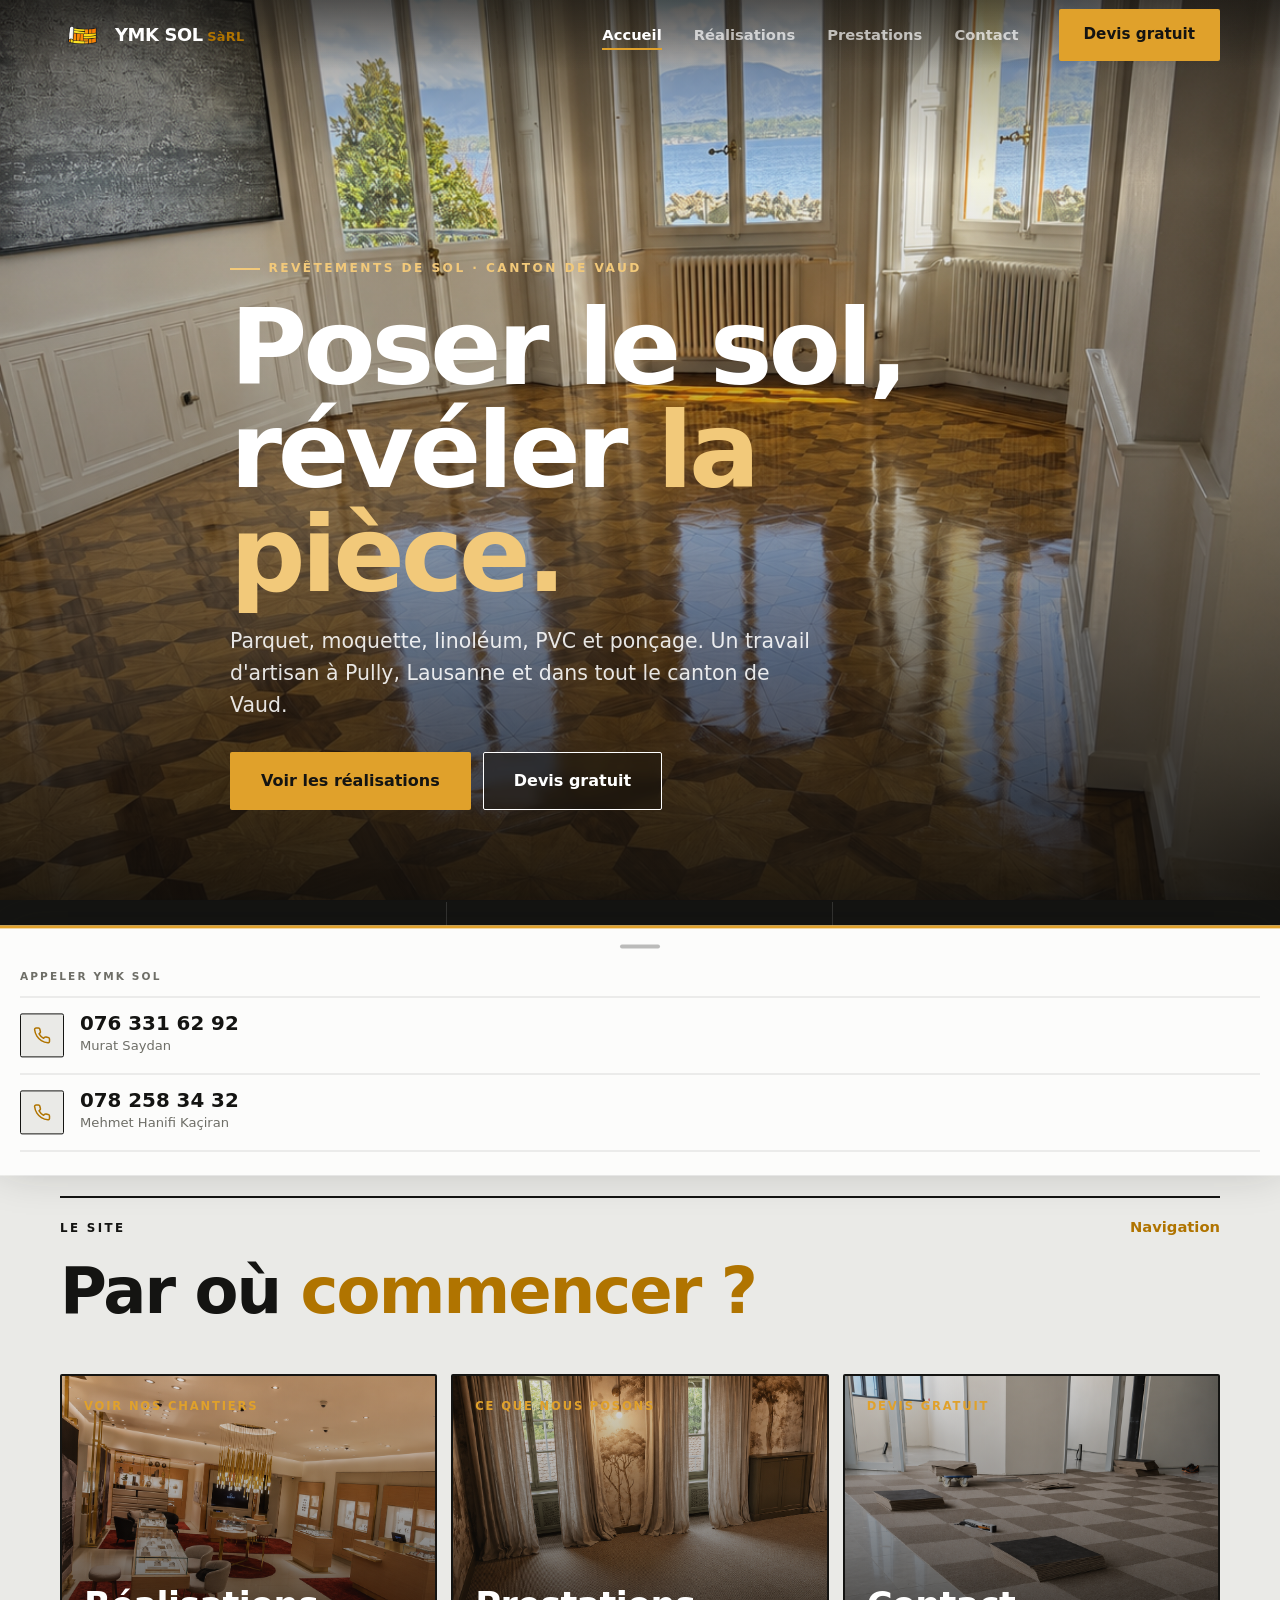
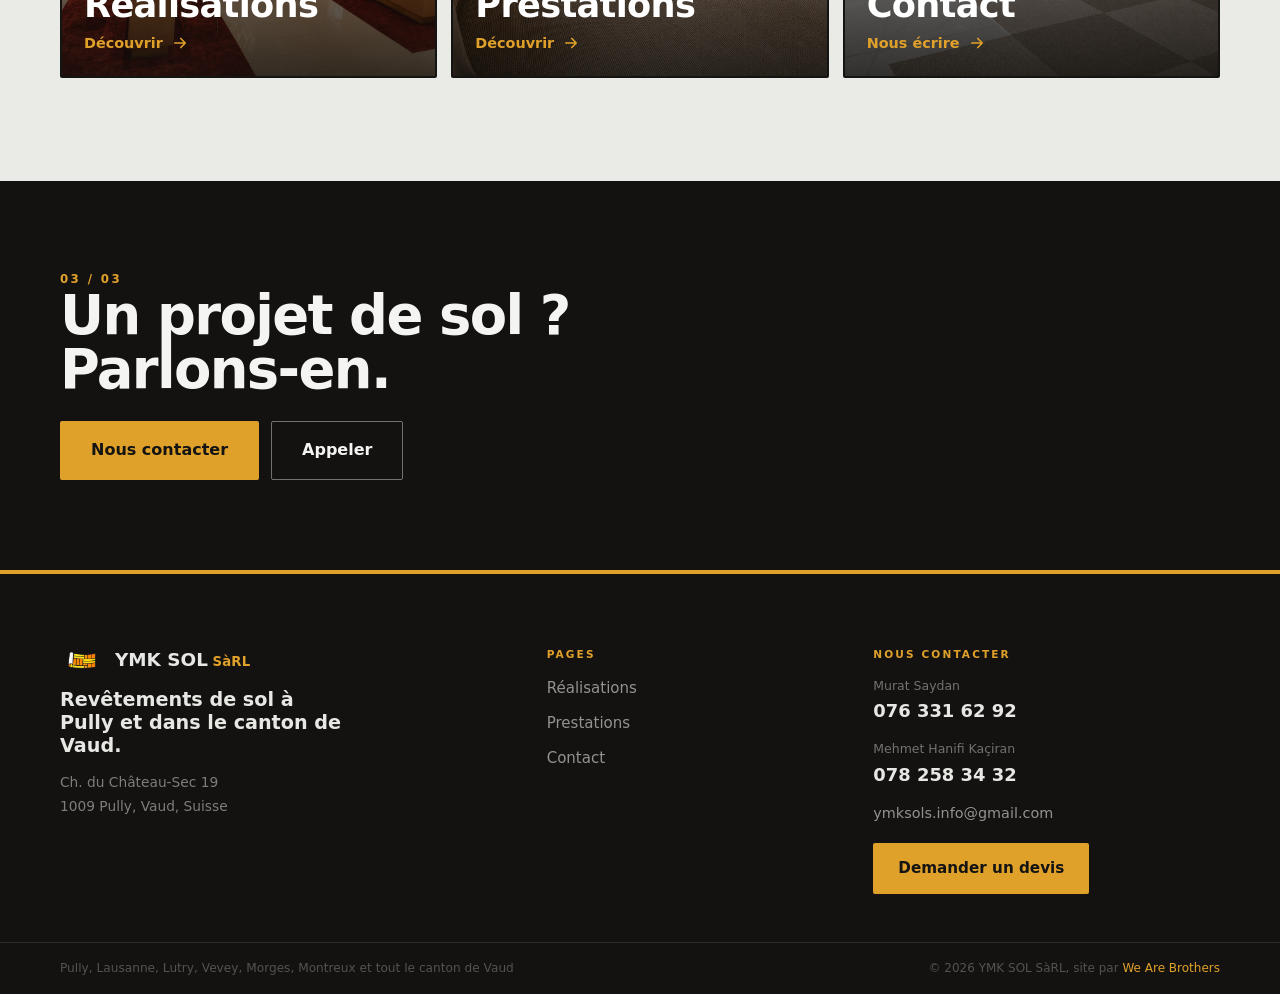
==== commit 2c4b6c54: "Hero mobile : bouton "Devis gratuit" clair (contour) et suppression de la ligne de scroll - Ajout du" ====
--- a/index.html
+++ b/index.html
@@ -65,7 +65,6 @@
           <a href="contact.html" class="btn btn-glass btn-lg">Devis gratuit</a>
         </div>
       </div>
-      <span class="hero-scroll" aria-hidden="true"></span>
     </section>
 
     <div class="strip">
--- a/assets/css/style.css
+++ b/assets/css/style.css
@@ -50,23 +50,23 @@
 .fx {
   position: fixed; inset: 0; z-index: -1; overflow: hidden; pointer-events: none;
   background:
-    radial-gradient(58vmax 46vmax at 10% -6%, rgba(224,161,43,.18), transparent 62%),
-    radial-gradient(52vmax 52vmax at 102% 106%, rgba(120,132,134,.16), transparent 62%),
+    radial-gradient(58vmax 46vmax at 10% -6%, rgba(224,161,43,.26), transparent 60%),
+    radial-gradient(52vmax 52vmax at 102% 106%, rgba(110,124,126,.24), transparent 60%),
     var(--paper);
 }
-/* motif parquet losangé, net (rappel du sol / logo tissé) */
+/* motif parquet losangé, net et visible (rappel du sol / logo tissé) */
 .fx::before {
   content: ""; position: absolute; inset: 0;
   background-image:
-    repeating-linear-gradient(45deg, rgba(20,20,18,.075) 0 1.5px, transparent 1.5px 46px),
-    repeating-linear-gradient(-45deg, rgba(20,20,18,.075) 0 1.5px, transparent 1.5px 46px);
+    repeating-linear-gradient(45deg, rgba(20,20,18,.14) 0 2px, transparent 2px 48px),
+    repeating-linear-gradient(-45deg, rgba(20,20,18,.14) 0 2px, transparent 2px 48px);
 }
 /* reflet de lumière qui balaie lentement, comme sur un parquet verni */
 .fx::after {
-  content: ""; position: absolute; top: -25%; bottom: -25%; left: -45%; width: 42%;
-  background: linear-gradient(100deg, transparent, rgba(255,255,255,.34) 44%, rgba(240,185,74,.16) 50%, rgba(255,255,255,.34) 56%, transparent);
-  transform: skewX(-12deg); filter: blur(7px);
-  animation: fxsweep 12s ease-in-out infinite;
+  content: ""; position: absolute; top: -25%; bottom: -25%; left: -45%; width: 46%;
+  background: linear-gradient(100deg, transparent, rgba(255,255,255,.5) 44%, rgba(240,185,74,.26) 50%, rgba(255,255,255,.5) 56%, transparent);
+  transform: skewX(-12deg); filter: blur(6px);
+  animation: fxsweep 11s ease-in-out infinite;
 }
 @keyframes fxsweep {
   0% { left: -45%; opacity: 0; }
@@ -89,6 +89,9 @@
 .btn-line:hover { background: var(--ink); color: var(--surface); }
 .btn-wa { background: #1FA855; color: #fff; }
 .btn-wa:hover { background: #178a44; }
+/* bouton clair sur photo (hero) */
+.btn-glass { background: rgba(20,18,14,.42); border: 1.5px solid #fff; color: #fff; backdrop-filter: blur(6px); -webkit-backdrop-filter: blur(6px); }
+.btn-glass:hover { background: #fff; color: var(--ink); }
 .on-dark .btn-line, .nextcta .btn-line, .ftr .btn-line { border-color: rgba(255,255,255,.4); color: #F4F4F2; }
 .on-dark .btn-line:hover, .nextcta .btn-line:hover { background: #fff; color: var(--ink); }
 
@@ -135,7 +138,6 @@
 .nav-desktop a.is-active { opacity: 1; }
 .nav-desktop a.is-active::after { content: ""; position: absolute; left: 14px; right: 14px; bottom: 5px; height: 2px; background: var(--accent-2); }
 .hdr-actions { display: flex; align-items: center; gap: 12px; margin-left: auto; }
-.nav-desktop ~ .hdr-actions { margin-left: 6px; }
 .hdr-cta { display: none; }
 .burger { width: 40px; height: 40px; display: flex; flex-direction: column; align-items: center; justify-content: center; gap: 6px; background: transparent; border: none; cursor: pointer; margin-right: -8px; }
 .bline { width: 24px; height: 2px; background: var(--ink); transition: transform .35s var(--ease), opacity .2s; }
@@ -165,7 +167,6 @@
 .hero-title .amber { color: #F2C97A; }
 .hero-sub { margin-top: 20px; max-width: 46ch; font-size: clamp(1.05rem, 1.7vw, 1.28rem); color: rgba(255,255,255,.88); line-height: 1.55; }
 .hero-actions { display: flex; flex-wrap: wrap; gap: 12px; margin-top: 30px; }
-.hero-scroll { position: absolute; left: 50%; bottom: 20px; z-index: 2; transform: translateX(-50%); width: 1px; height: 40px; background: linear-gradient(#F2C97A, transparent); opacity: .7; }
 
 /* ============================================================
    ACCUEIL — bandeau chiffres / mots clés
@@ -368,6 +369,7 @@
 
 @media (min-width: 1024px) {
   .nav-desktop { display: flex; }
+  .nav-desktop ~ .hdr-actions { margin-left: 6px; }
   .hdr-cta { display: inline-flex; }
   .burger { display: none; }
   .navmenu { display: none !important; }
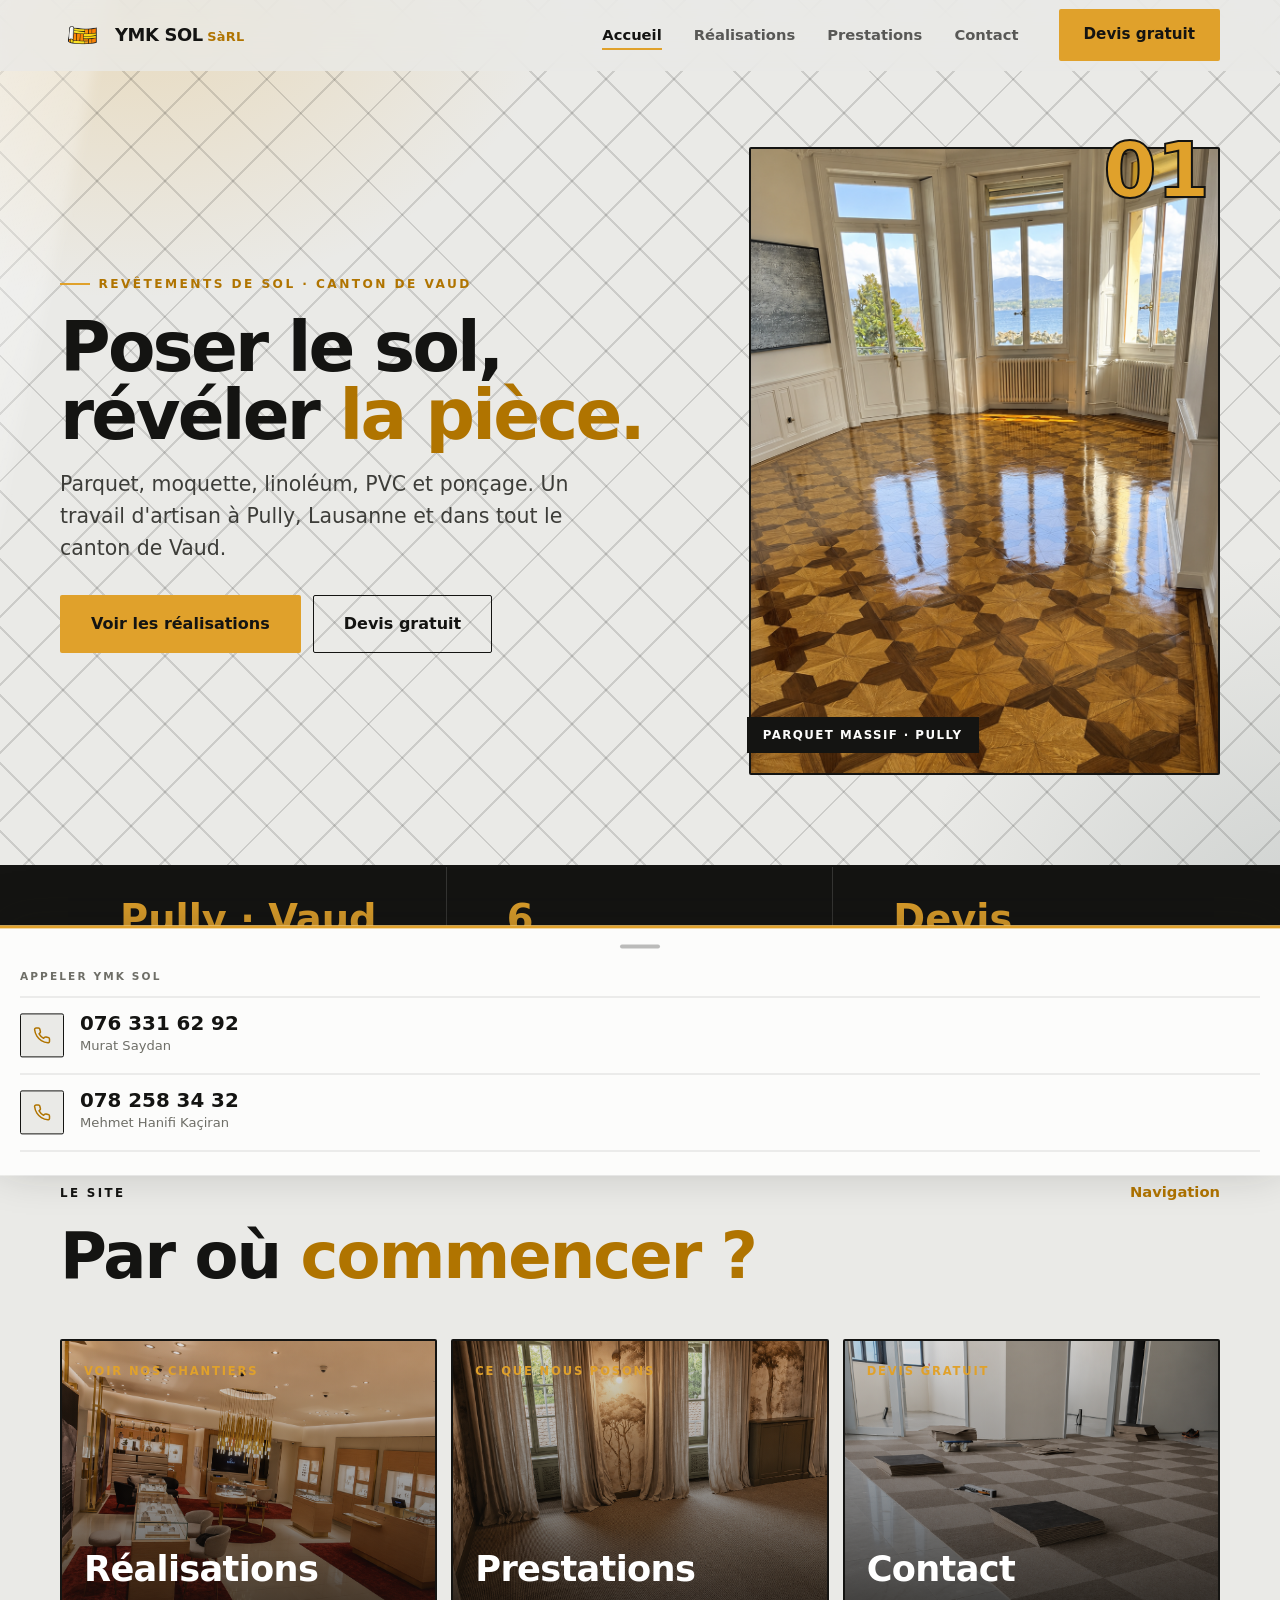
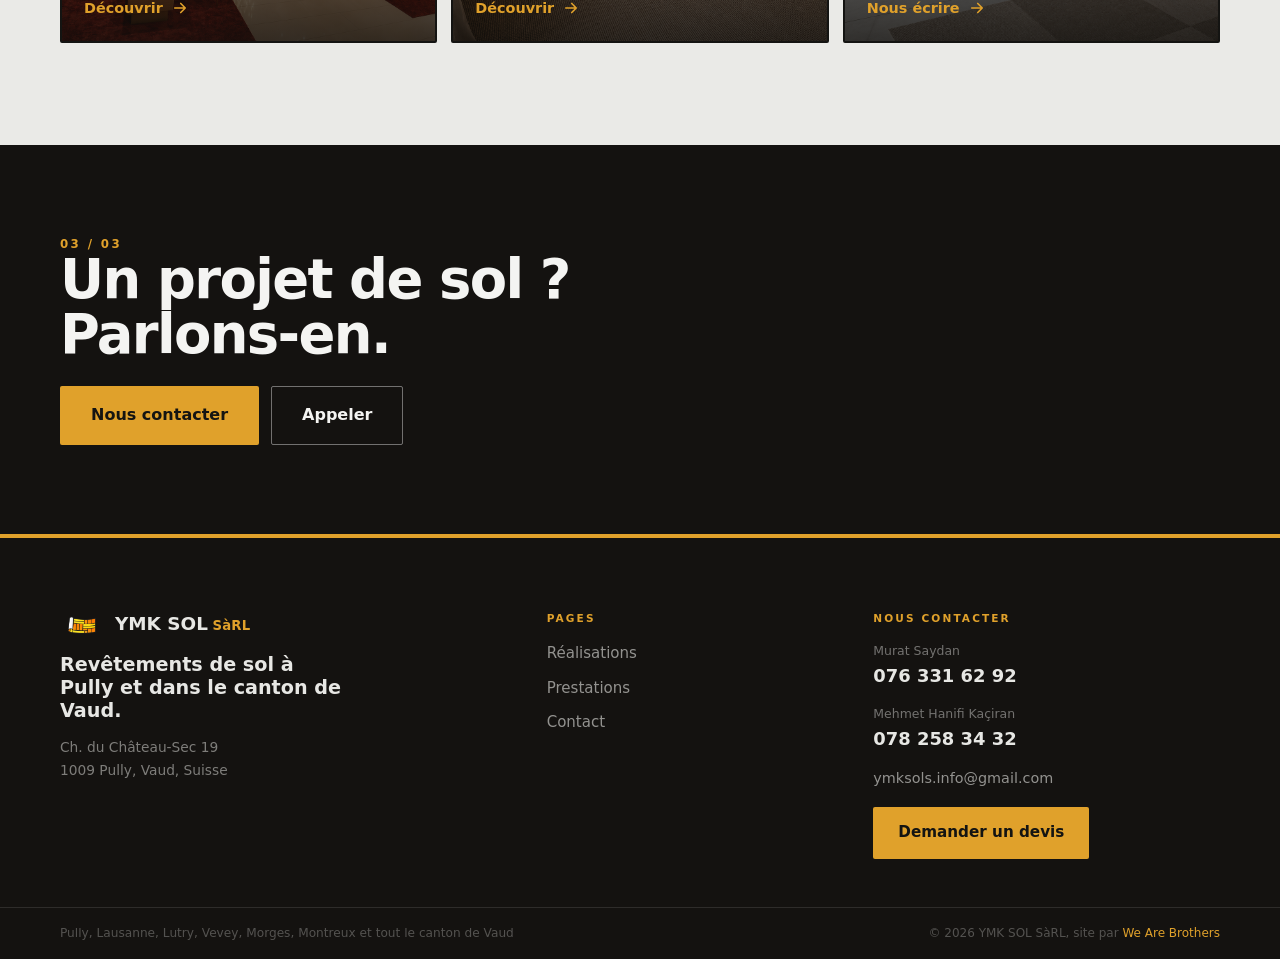
==== commit 7e4f3878: "Hero responsive : plein écran sur mobile, ancienne mise en page split sur desktop - Mobile : photo p" ====
--- a/index.html
+++ b/index.html
@@ -57,13 +57,20 @@
       <div class="hero-bg" aria-hidden="true"><img src="assets/img/salon-parquet.jpg" alt="" /></div>
       <div class="hero-scrim" aria-hidden="true"></div>
       <div class="container hero-in">
-        <span class="hero-eyebrow">Revêtements de sol · Canton de Vaud</span>
-        <h1 class="hero-title">Poser le sol,<br />révéler <span class="amber">la pièce.</span></h1>
-        <p class="hero-sub">Parquet, moquette, linoléum, PVC et ponçage. Un travail d'artisan à Pully, Lausanne et dans tout le canton de Vaud.</p>
-        <div class="hero-actions">
-          <a href="realisations.html" class="btn btn-accent btn-lg">Voir les réalisations</a>
-          <a href="contact.html" class="btn btn-glass btn-lg">Devis gratuit</a>
+        <div class="hero-copy">
+          <span class="hero-eyebrow">Revêtements de sol · Canton de Vaud</span>
+          <h1 class="hero-title">Poser le sol,<br />révéler <span class="amber">la pièce.</span></h1>
+          <p class="hero-sub">Parquet, moquette, linoléum, PVC et ponçage. Un travail d'artisan à Pully, Lausanne et dans tout le canton de Vaud.</p>
+          <div class="hero-actions">
+            <a href="realisations.html" class="btn btn-accent btn-lg">Voir les réalisations</a>
+            <a href="contact.html" class="btn btn-glass btn-lg">Devis gratuit</a>
+          </div>
         </div>
+        <figure class="hero-figure" aria-hidden="true">
+          <span class="bignum">01</span>
+          <img src="assets/img/salon-parquet.jpg" alt="" />
+          <span class="tag">Parquet massif · Pully</span>
+        </figure>
       </div>
     </section>
 
--- a/assets/css/style.css
+++ b/assets/css/style.css
@@ -167,6 +167,10 @@
 .hero-title .amber { color: #F2C97A; }
 .hero-sub { margin-top: 20px; max-width: 46ch; font-size: clamp(1.05rem, 1.7vw, 1.28rem); color: rgba(255,255,255,.88); line-height: 1.55; }
 .hero-actions { display: flex; flex-wrap: wrap; gap: 12px; margin-top: 30px; }
+.hero-figure { display: none; position: relative; }
+.hero-figure img { width: 100%; aspect-ratio: 3 / 4; object-fit: cover; border: 2px solid var(--ink); border-radius: 2px; }
+.hero-figure .tag { position: absolute; left: -2px; bottom: 22px; background: var(--ink); color: var(--surface); font-family: var(--fb); font-weight: 700; font-size: .74rem; letter-spacing: .12em; text-transform: uppercase; padding: 9px 16px; }
+.hero-figure .bignum { position: absolute; top: -14px; right: 10px; font-family: var(--fh); font-weight: 800; font-size: clamp(3rem, 6vw, 5rem); color: var(--accent-2); -webkit-text-stroke: 2px var(--ink); line-height: 1; }
 
 /* ============================================================
    ACCUEIL — bandeau chiffres / mots clés
@@ -374,6 +378,24 @@
   .burger { display: none; }
   .navmenu { display: none !important; }
 
+  /* Hero desktop : ancienne mise en page (titre à gauche + photo encadrée à droite) */
+  .hero { min-height: 0; display: block; overflow: visible; background: transparent; }
+  .hero-bg, .hero-scrim { display: none; }
+  .hero-in { display: grid; grid-template-columns: 1.15fr .85fr; gap: clamp(40px, 4vw, 72px); align-items: center; max-width: var(--maxw); padding-top: calc(var(--hdr-h) + clamp(46px, 6vw, 84px)); padding-bottom: clamp(54px, 7vw, 92px); color: var(--ink); }
+  .hero-figure { display: block; }
+  .hero-eyebrow { color: var(--accent); }
+  .hero-eyebrow::before { background: var(--accent-2); }
+  .hero-title { color: var(--ink); font-size: clamp(3rem, 5.4vw, 5.6rem); margin-top: 20px; }
+  .hero-title .amber { color: var(--accent); }
+  .hero-sub { color: var(--ink-2); max-width: 42ch; }
+  .hero .btn-glass { background: transparent; border-color: var(--ink); color: var(--ink); backdrop-filter: none; -webkit-backdrop-filter: none; }
+  .hero .btn-glass:hover { background: var(--ink); color: #fff; }
+
+  /* header accueil : plein (sombre) sur desktop, comme les autres pages */
+  .hdr-home { background: rgba(234,234,231,.82); backdrop-filter: saturate(140%) blur(14px); -webkit-backdrop-filter: saturate(140%) blur(14px); color: var(--ink); }
+  .hdr-home::after { opacity: 0; }
+  .hdr-home .brand, .hdr-home .brand-txt, .hdr-home .nav-desktop a { color: var(--ink); }
+
   .hero-in { grid-template-columns: 1.15fr .85fr; }
   .hero-figure img { aspect-ratio: 3 / 4; }
 
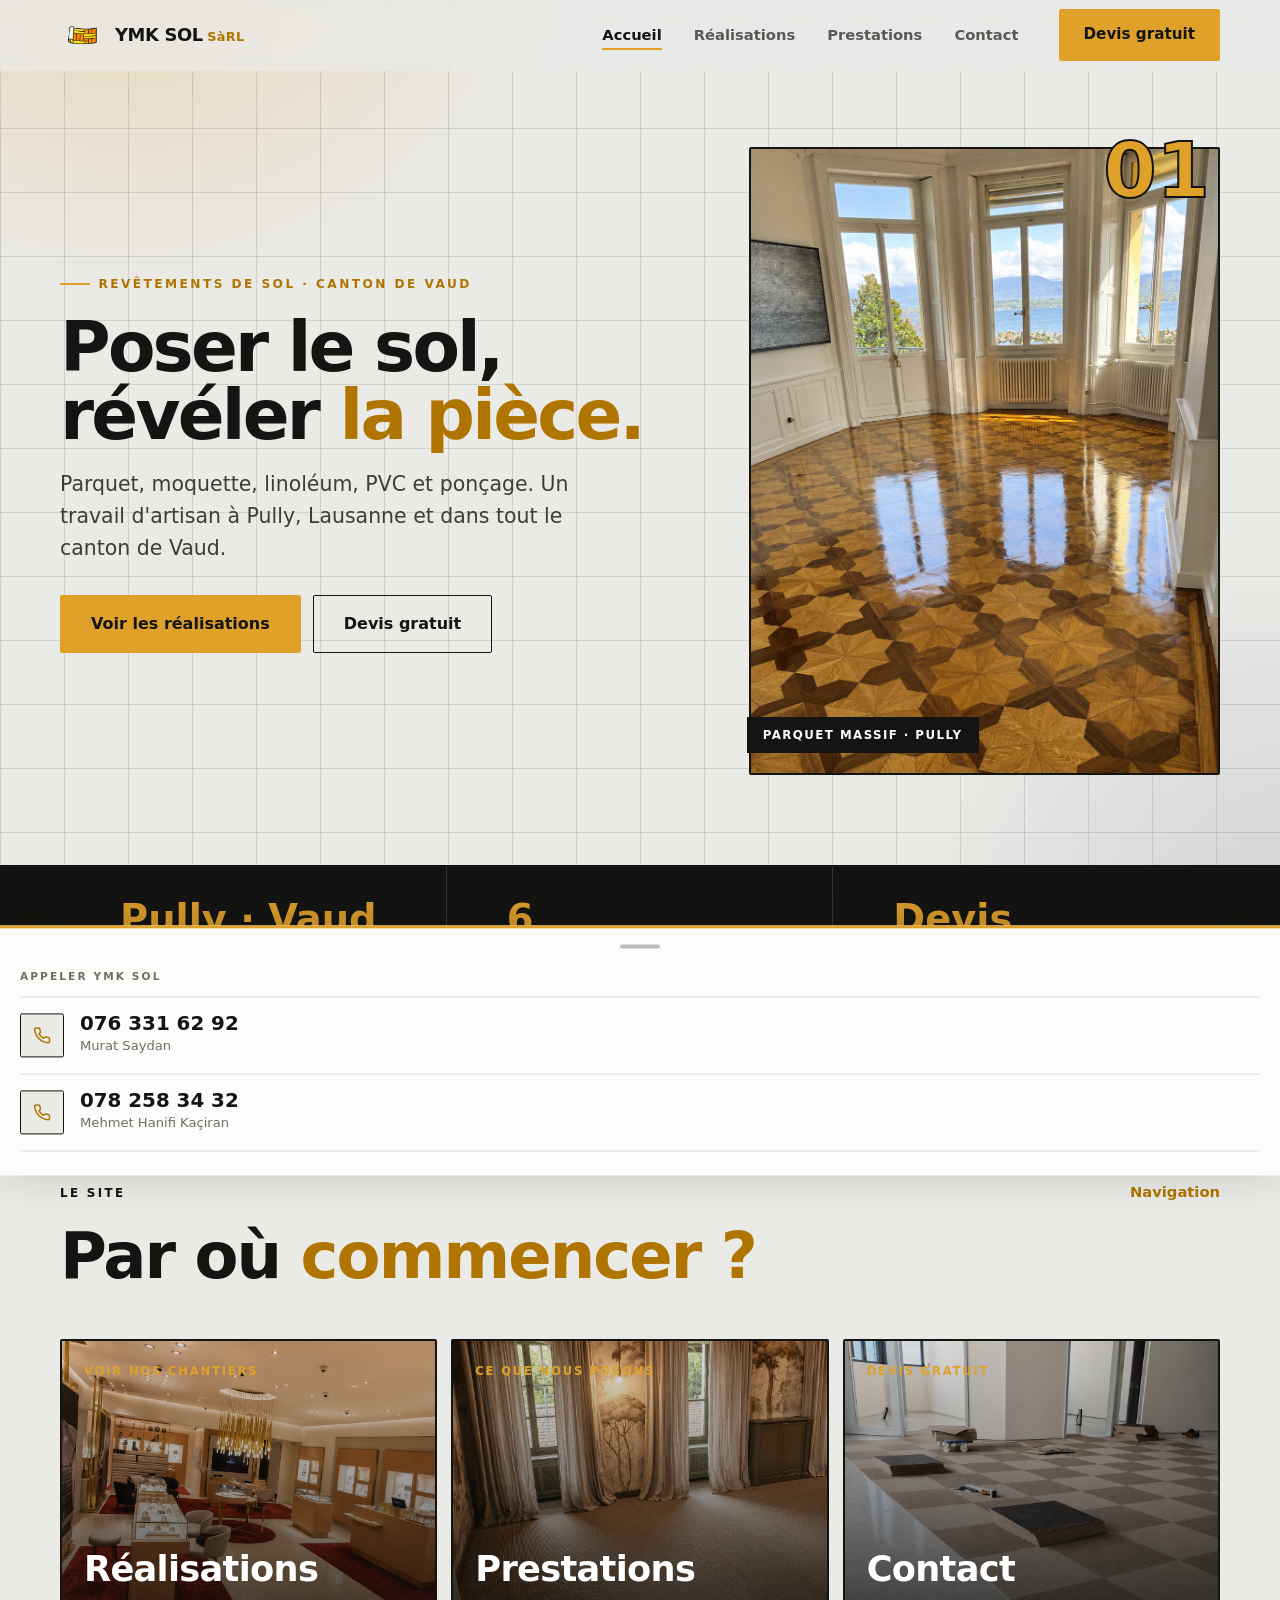
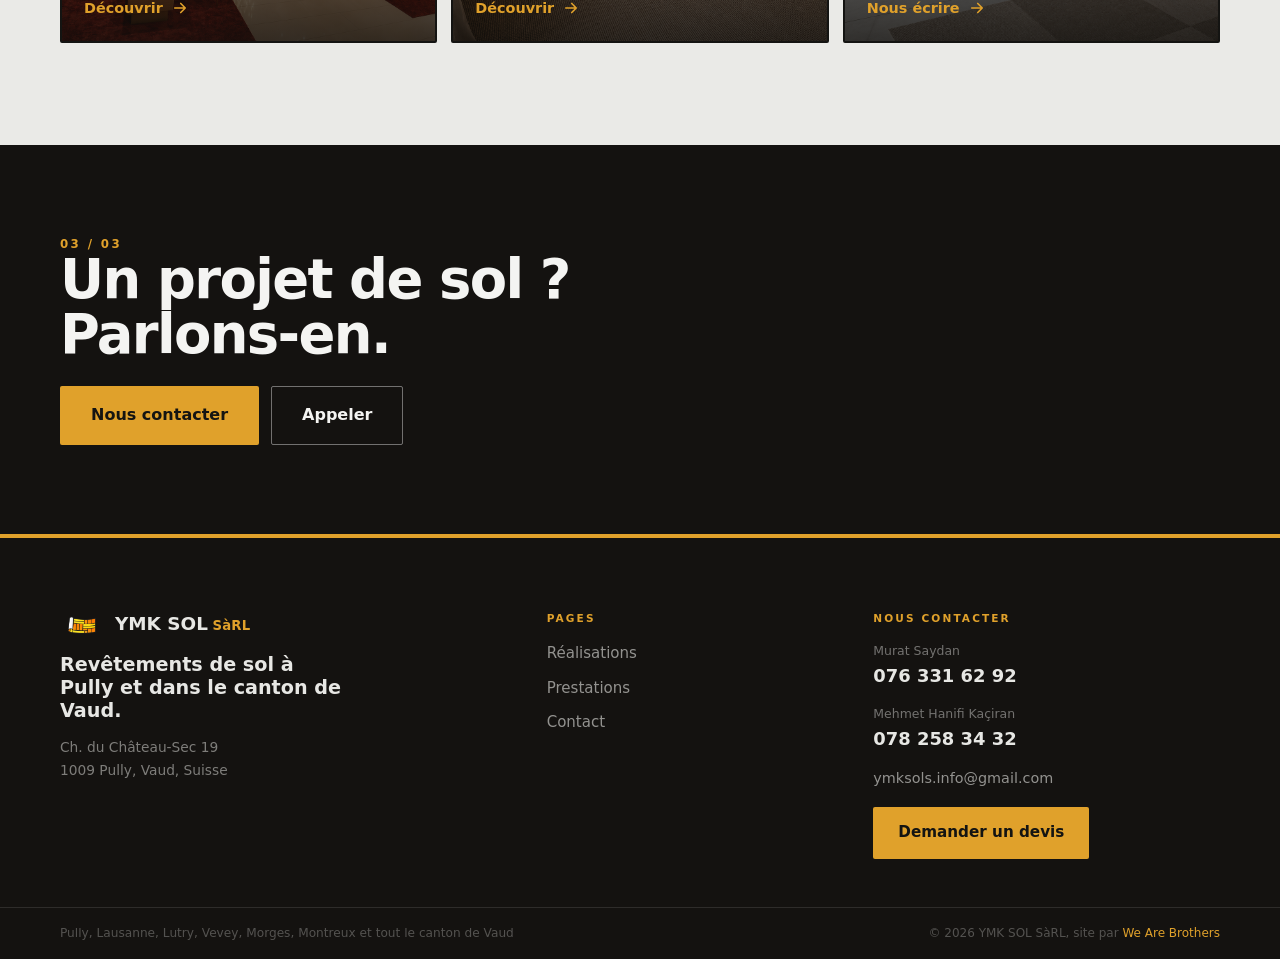
==== commit 99789b09: "Fond animé : dalles qui se soulèvent aléatoirement (pose de moquette) - Remplace le motif losangé + " ====
--- a/index.html
+++ b/index.html
@@ -25,7 +25,7 @@
   </script>
 </head>
 <body>
-  <div class="fx" aria-hidden="true"><span class="b b1"></span><span class="b b2"></span><span class="b b3"></span></div>
+  <div class="fx" aria-hidden="true"><span class="fx-tile" style="left:64px;top:128px"></span><span class="fx-tile" style="left:256px;top:64px"></span><span class="fx-tile" style="left:128px;top:384px"></span><span class="fx-tile" style="left:384px;top:256px"></span><span class="fx-tile" style="left:512px;top:128px"></span><span class="fx-tile" style="left:192px;top:512px"></span><span class="fx-tile" style="left:640px;top:320px"></span><span class="fx-tile" style="left:320px;top:576px"></span><span class="fx-tile" style="left:576px;top:448px"></span><span class="fx-tile" style="left:832px;top:192px"></span><span class="fx-tile" style="left:704px;top:576px"></span><span class="fx-tile" style="left:448px;top:640px"></span></div>
   <a class="skip-link" href="#main" style="position:absolute;left:-999px">Aller au contenu</a>
   <header class="hdr hdr-home" id="top">
     <div class="container hdr-in">
--- a/assets/css/style.css
+++ b/assets/css/style.css
@@ -50,30 +50,38 @@
 .fx {
   position: fixed; inset: 0; z-index: -1; overflow: hidden; pointer-events: none;
   background:
-    radial-gradient(58vmax 46vmax at 10% -6%, rgba(224,161,43,.26), transparent 60%),
-    radial-gradient(52vmax 52vmax at 102% 106%, rgba(110,124,126,.24), transparent 60%),
+    radial-gradient(58vmax 46vmax at 10% -6%, rgba(224,161,43,.24), transparent 60%),
+    radial-gradient(52vmax 52vmax at 102% 106%, rgba(110,124,126,.22), transparent 60%),
     var(--paper);
 }
-/* motif parquet losangé, net et visible (rappel du sol / logo tissé) */
+/* grillage : grille de dalles (comme une pose de moquette) */
 .fx::before {
   content: ""; position: absolute; inset: 0;
   background-image:
-    repeating-linear-gradient(45deg, rgba(20,20,18,.14) 0 2px, transparent 2px 48px),
-    repeating-linear-gradient(-45deg, rgba(20,20,18,.14) 0 2px, transparent 2px 48px);
-}
-/* reflet de lumière qui balaie lentement, comme sur un parquet verni */
-.fx::after {
-  content: ""; position: absolute; top: -25%; bottom: -25%; left: -45%; width: 46%;
-  background: linear-gradient(100deg, transparent, rgba(255,255,255,.5) 44%, rgba(240,185,74,.26) 50%, rgba(255,255,255,.5) 56%, transparent);
-  transform: skewX(-12deg); filter: blur(6px);
-  animation: fxsweep 11s ease-in-out infinite;
-}
-@keyframes fxsweep {
-  0% { left: -45%; opacity: 0; }
-  12% { opacity: 1; }
-  50% { opacity: 1; }
-  62%, 100% { left: 122%; opacity: 0; }
-}
+    linear-gradient(rgba(20,20,18,.12) 1.5px, transparent 1.5px),
+    linear-gradient(90deg, rgba(20,20,18,.12) 1.5px, transparent 1.5px);
+  background-size: 64px 64px;
+}
+/* plaques qui se soulèvent aléatoirement, comme si on posait des dalles */
+.fx-tile { position: absolute; width: 62px; height: 62px; border-radius: 2px; background: rgba(20,18,14,.06); opacity: 0; will-change: transform, opacity; animation: tilelift 11s ease-in-out infinite; }
+@keyframes tilelift {
+  0%, 100% { opacity: 0; transform: translateY(0) scale(1); box-shadow: 0 0 0 0 rgba(20,15,8,0); }
+  12% { opacity: .85; transform: translateY(0) scale(1); box-shadow: 0 0 0 0 rgba(20,15,8,0); }
+  46%, 60% { opacity: .95; transform: translateY(-11px) scale(1.03); box-shadow: 0 16px 26px rgba(20,15,8,.16); }
+  88% { opacity: .5; }
+}
+.fx-tile:nth-child(1) { animation-delay: 0s; }
+.fx-tile:nth-child(2) { animation-delay: 2.1s; animation-duration: 13s; }
+.fx-tile:nth-child(3) { animation-delay: 4.4s; animation-duration: 9.5s; }
+.fx-tile:nth-child(4) { animation-delay: 1.3s; }
+.fx-tile:nth-child(5) { animation-delay: 6.2s; animation-duration: 13s; }
+.fx-tile:nth-child(6) { animation-delay: 3.1s; animation-duration: 9.5s; }
+.fx-tile:nth-child(7) { animation-delay: 5.5s; }
+.fx-tile:nth-child(8) { animation-delay: 0.7s; animation-duration: 13s; }
+.fx-tile:nth-child(9) { animation-delay: 7.3s; animation-duration: 9.5s; }
+.fx-tile:nth-child(10) { animation-delay: 2.8s; }
+.fx-tile:nth-child(11) { animation-delay: 4.9s; animation-duration: 13s; }
+.fx-tile:nth-child(12) { animation-delay: 6.8s; animation-duration: 9.5s; }
 
 /* ============================================================
    BOUTONS
@@ -491,6 +499,6 @@
    REDUCED MOTION — fige le fond animé
    ============================================================ */
 @media (prefers-reduced-motion: reduce) {
-  .fx::after { animation: none !important; opacity: 0 !important; }
+  .fx-tile { animation: none !important; opacity: 0 !important; }
   *, *::before, *::after { transition-duration: .01ms !important; scroll-behavior: auto !important; }
 }
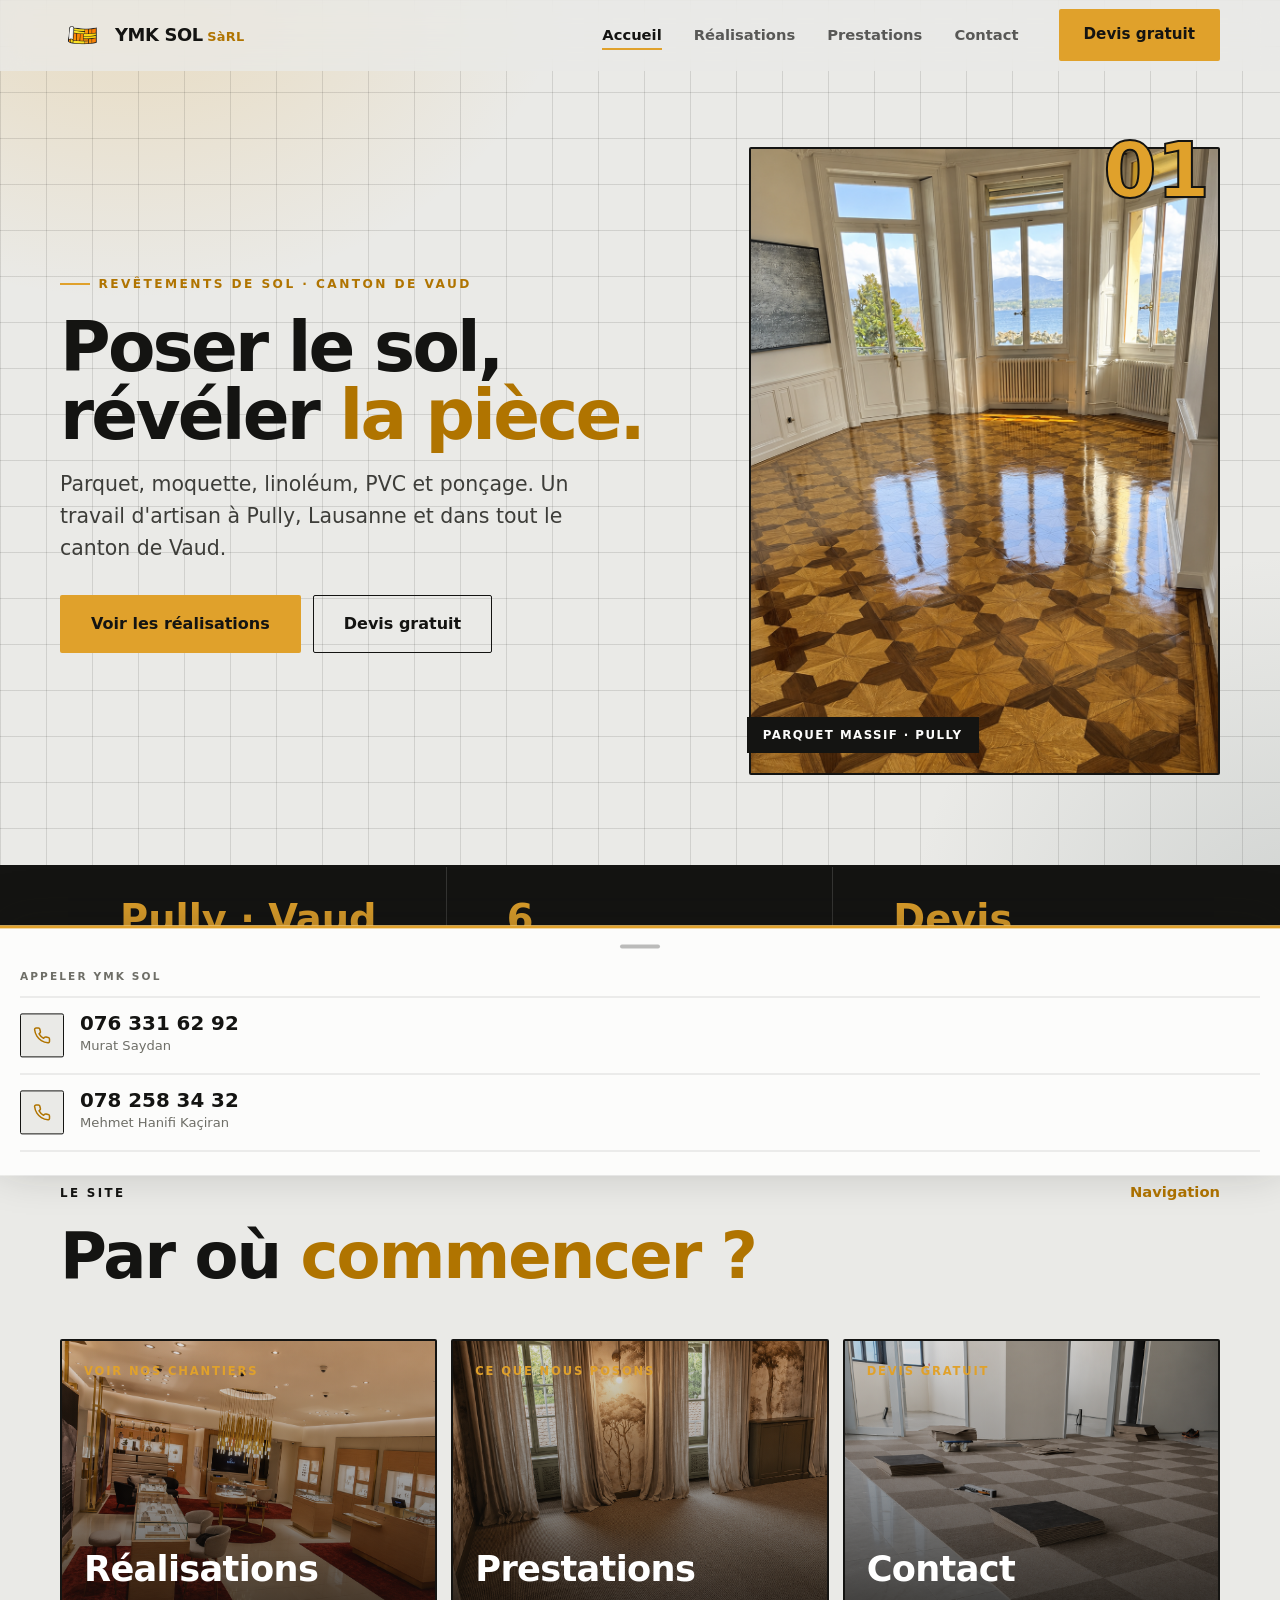
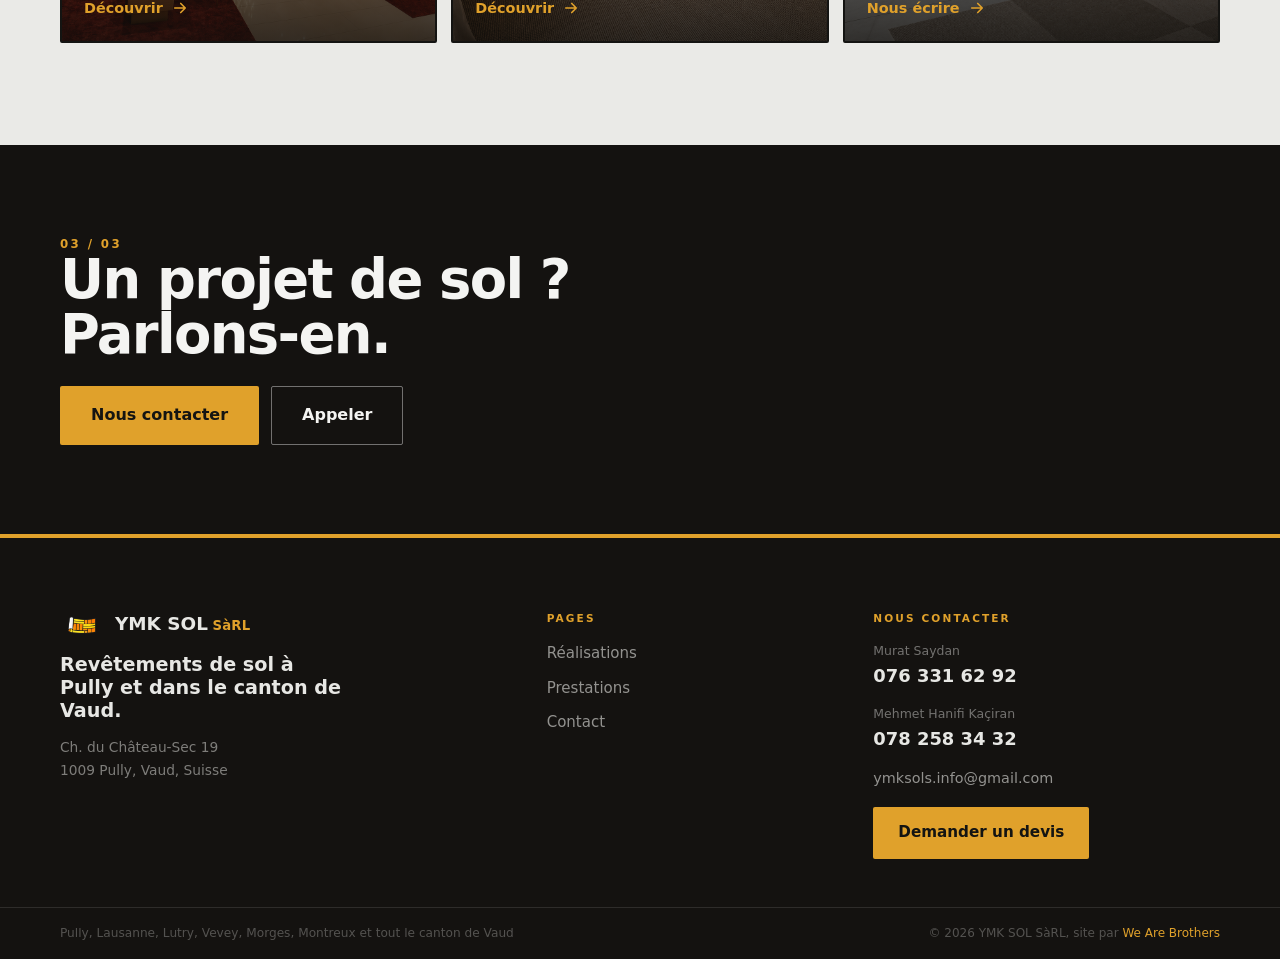
==== commit 9bab346e: "Fond animé : maille et plaques plus petites - Grille passée de 64px à 46px (maille plus fine) - Plaq" ====
--- a/index.html
+++ b/index.html
@@ -25,7 +25,7 @@
   </script>
 </head>
 <body>
-  <div class="fx" aria-hidden="true"><span class="fx-tile" style="left:64px;top:128px"></span><span class="fx-tile" style="left:256px;top:64px"></span><span class="fx-tile" style="left:128px;top:384px"></span><span class="fx-tile" style="left:384px;top:256px"></span><span class="fx-tile" style="left:512px;top:128px"></span><span class="fx-tile" style="left:192px;top:512px"></span><span class="fx-tile" style="left:640px;top:320px"></span><span class="fx-tile" style="left:320px;top:576px"></span><span class="fx-tile" style="left:576px;top:448px"></span><span class="fx-tile" style="left:832px;top:192px"></span><span class="fx-tile" style="left:704px;top:576px"></span><span class="fx-tile" style="left:448px;top:640px"></span></div>
+  <div class="fx" aria-hidden="true"><span class="fx-tile" style="left:52px;top:144px"></span><span class="fx-tile" style="left:190px;top:52px"></span><span class="fx-tile" style="left:98px;top:328px"></span><span class="fx-tile" style="left:328px;top:190px"></span><span class="fx-tile" style="left:466px;top:98px"></span><span class="fx-tile" style="left:236px;top:466px"></span><span class="fx-tile" style="left:604px;top:282px"></span><span class="fx-tile" style="left:374px;top:558px"></span><span class="fx-tile" style="left:742px;top:190px"></span><span class="fx-tile" style="left:926px;top:374px"></span><span class="fx-tile" style="left:1064px;top:98px"></span><span class="fx-tile" style="left:834px;top:512px"></span></div>
   <a class="skip-link" href="#main" style="position:absolute;left:-999px">Aller au contenu</a>
   <header class="hdr hdr-home" id="top">
     <div class="container hdr-in">
--- a/assets/css/style.css
+++ b/assets/css/style.css
@@ -58,17 +58,17 @@
 .fx::before {
   content: ""; position: absolute; inset: 0;
   background-image:
-    linear-gradient(rgba(20,20,18,.12) 1.5px, transparent 1.5px),
-    linear-gradient(90deg, rgba(20,20,18,.12) 1.5px, transparent 1.5px);
-  background-size: 64px 64px;
+    linear-gradient(rgba(20,20,18,.12) 1px, transparent 1px),
+    linear-gradient(90deg, rgba(20,20,18,.12) 1px, transparent 1px);
+  background-size: 46px 46px;
 }
 /* plaques qui se soulèvent aléatoirement, comme si on posait des dalles */
-.fx-tile { position: absolute; width: 62px; height: 62px; border-radius: 2px; background: rgba(20,18,14,.06); opacity: 0; will-change: transform, opacity; animation: tilelift 11s ease-in-out infinite; }
+.fx-tile { position: absolute; width: 34px; height: 34px; border-radius: 2px; background: rgba(20,18,14,.16); opacity: 0; will-change: transform, opacity; animation: tilelift 11s ease-in-out infinite; }
 @keyframes tilelift {
   0%, 100% { opacity: 0; transform: translateY(0) scale(1); box-shadow: 0 0 0 0 rgba(20,15,8,0); }
-  12% { opacity: .85; transform: translateY(0) scale(1); box-shadow: 0 0 0 0 rgba(20,15,8,0); }
-  46%, 60% { opacity: .95; transform: translateY(-11px) scale(1.03); box-shadow: 0 16px 26px rgba(20,15,8,.16); }
-  88% { opacity: .5; }
+  12% { opacity: 1; transform: translateY(0) scale(1); box-shadow: 0 0 0 0 rgba(20,15,8,0); }
+  46%, 60% { opacity: 1; transform: translateY(-9px) scale(1.04); box-shadow: 0 12px 22px rgba(20,15,8,.28); }
+  88% { opacity: .7; }
 }
 .fx-tile:nth-child(1) { animation-delay: 0s; }
 .fx-tile:nth-child(2) { animation-delay: 2.1s; animation-duration: 13s; }
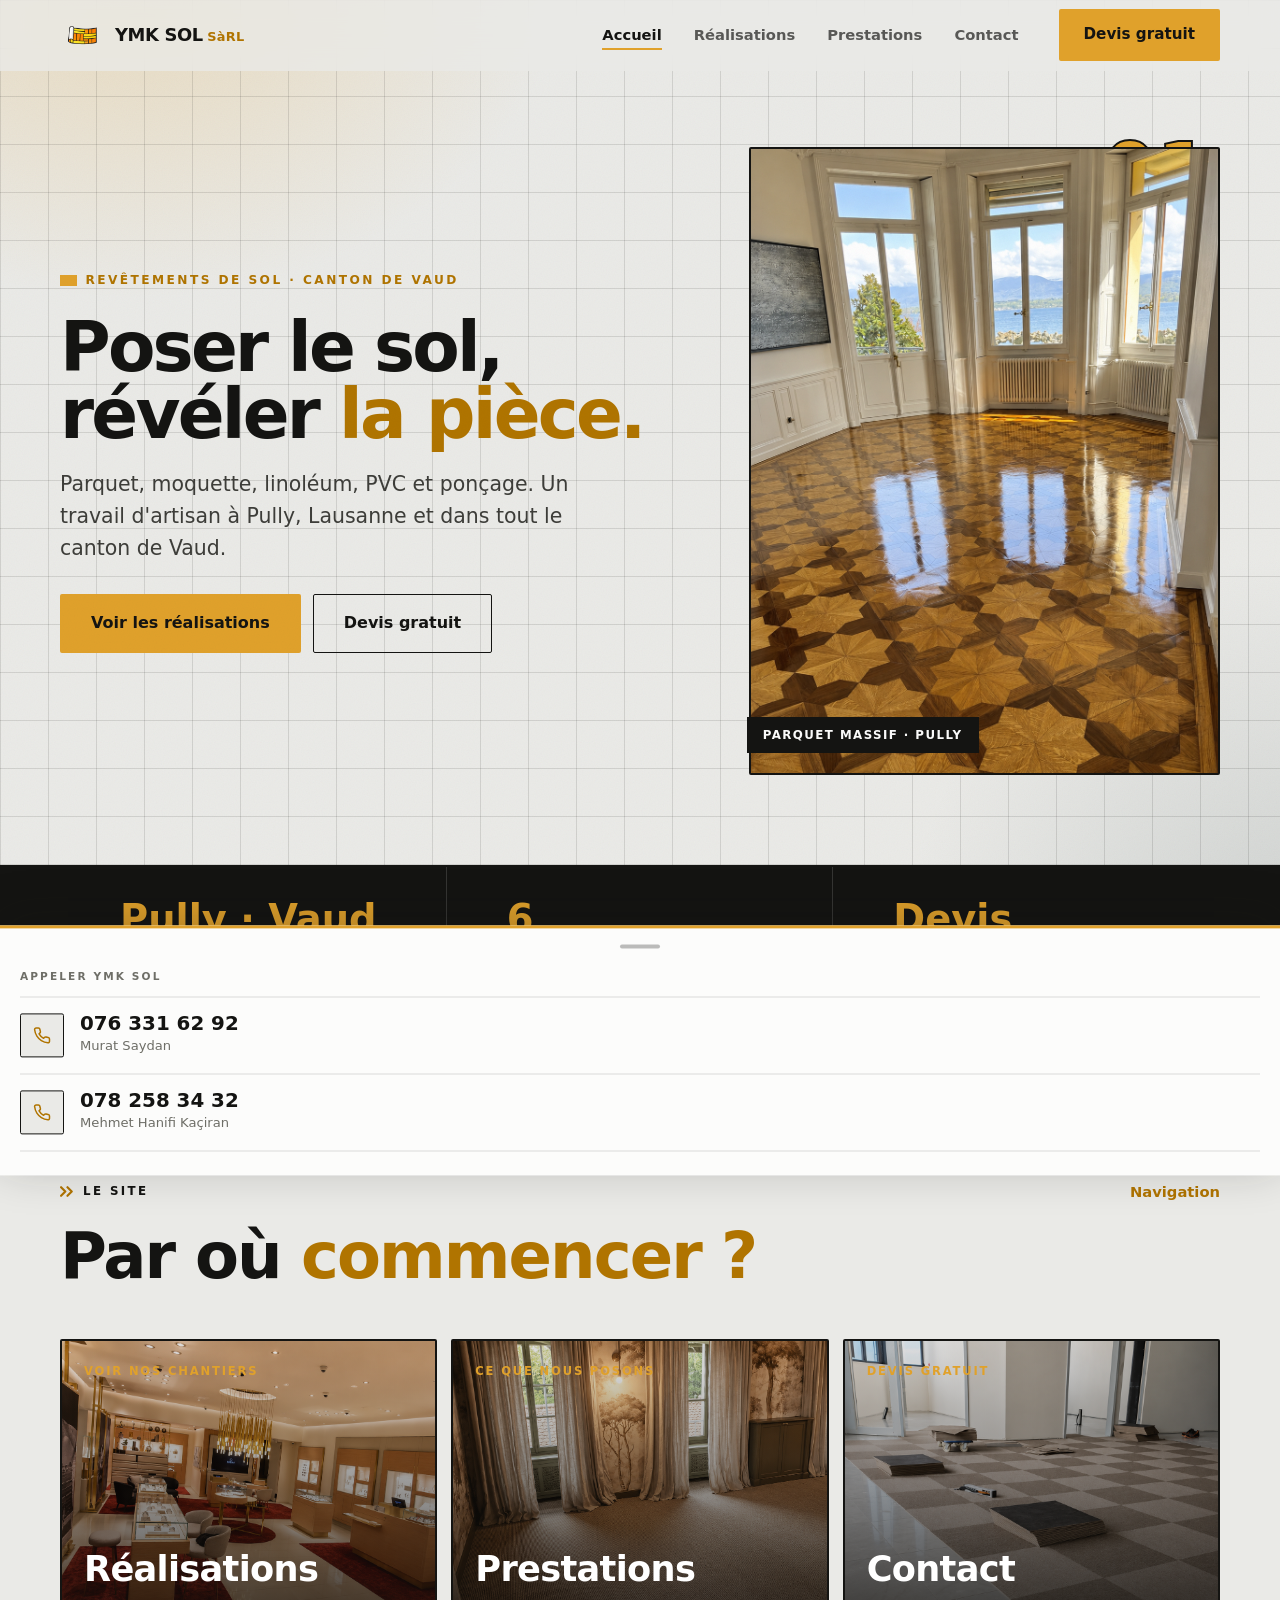
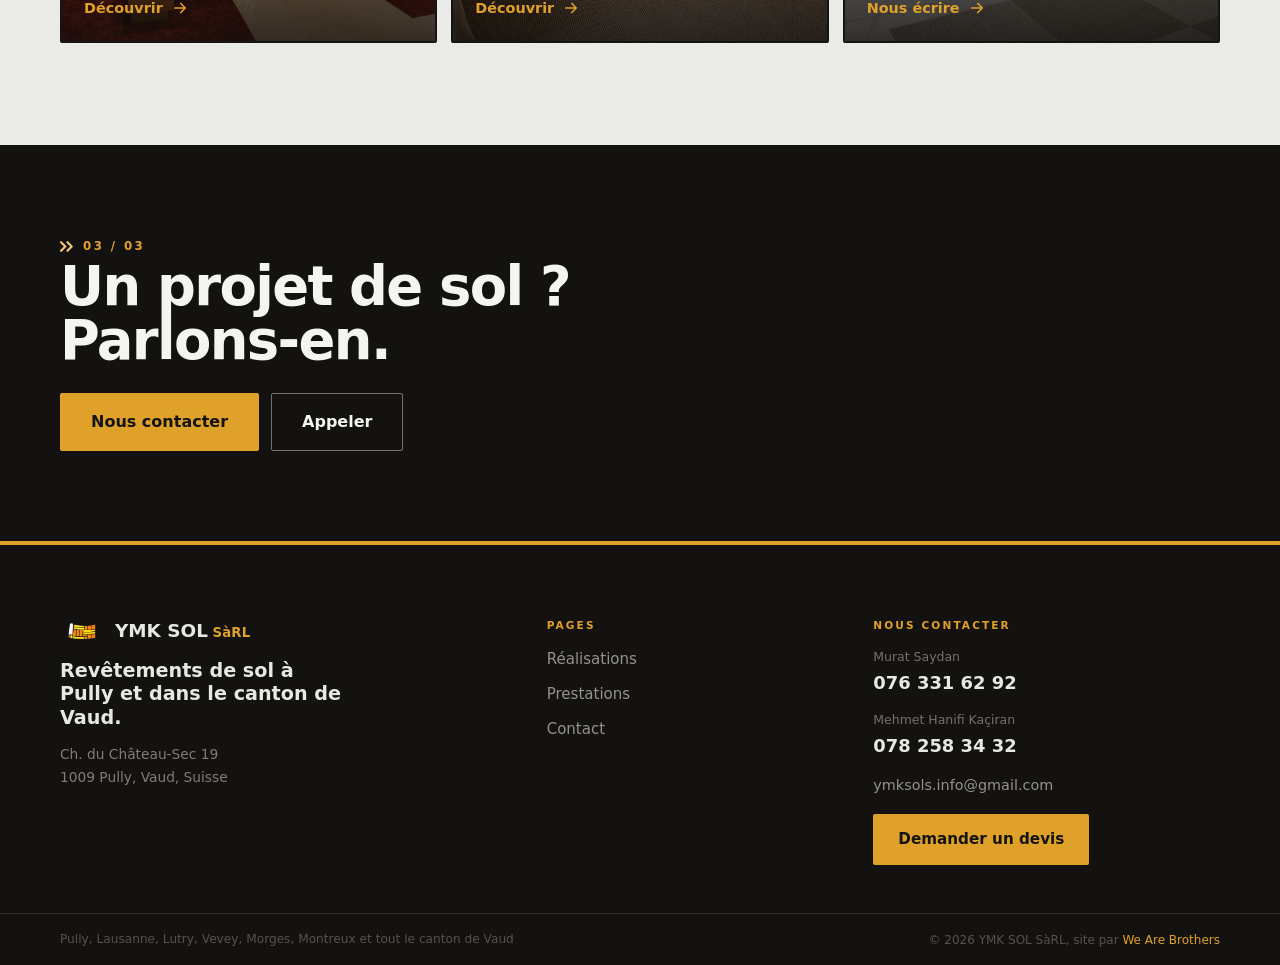
==== commit e8bf4e4c: "Identité typographique : Clash Display (titres) + Supreme (textes) Nouvelles polices Fontshare pour " ====
--- a/index.html
+++ b/index.html
@@ -18,7 +18,7 @@
   <link rel="icon" type="image/png" href="assets/img/logo.png" />
   <link rel="apple-touch-icon" href="assets/img/logo.png" />
   <link rel="preconnect" href="https://api.fontshare.com" crossorigin />
-  <link href="https://api.fontshare.com/v2/css?f[]=cabinet-grotesk@500,700,800&f[]=satoshi@400,500,600,700&display=swap" rel="stylesheet" />
+  <link href="https://api.fontshare.com/v2/css?f[]=clash-display@500,600,700&f[]=supreme@400,500,700,800&display=swap" rel="stylesheet" />
   <link rel="stylesheet" href="assets/css/style.css" />
   <script type="application/ld+json">
   {"@context":"https://schema.org","@type":"HomeAndConstructionBusiness","@id":"https://ymksol.ch/#business","name":"YMK SOL SàRL","description":"Pose et rénovation de revêtements de sol : parquet, linoléum, PVC, moquette, ponçage et sols souples à Pully et dans le canton de Vaud.","url":"https://ymksol.ch/","telephone":"+41763316292","email":"ymksols.info@gmail.com","priceRange":"$$","address":{"@type":"PostalAddress","streetAddress":"Chemin du Château-Sec 19","postalCode":"1009","addressLocality":"Pully","addressRegion":"VD","addressCountry":"CH"},"geo":{"@type":"GeoCoordinates","latitude":46.5089,"longitude":6.6611},"areaServed":[{"@type":"City","name":"Pully"},{"@type":"City","name":"Lausanne"},{"@type":"City","name":"Lutry"},{"@type":"City","name":"Morges"},{"@type":"City","name":"Vevey"},{"@type":"AdministrativeArea","name":"Canton de Vaud"}],"knowsLanguage":["fr","tr"]}
--- a/assets/css/style.css
+++ b/assets/css/style.css
@@ -19,13 +19,17 @@
   --accent:   #B07400;  /* ambre profond (texte sur clair, AA) */
   --accent-2: #E0A12B;  /* ambre du logo (aplats) */
 
-  --fh: "Cabinet Grotesk", system-ui, -apple-system, sans-serif;
-  --fb: "Satoshi", system-ui, -apple-system, sans-serif;
+  --fh: "Clash Display", system-ui, -apple-system, sans-serif;
+  --fb: "Supreme", system-ui, -apple-system, sans-serif;
 
   --maxw: 1300px;
   --pad:  clamp(22px, 5vw, 60px);
   --hdr-h: 70px;
   --ease: cubic-bezier(.2,.7,.2,1);
+
+  /* Motif signature : chevron / parquet */
+  --chev:      url("data:image/svg+xml,%3Csvg xmlns='http://www.w3.org/2000/svg' width='15' height='10' viewBox='0 0 15 10'%3E%3Cpath d='M1 1L5 5L1 9M7 1L11 5L7 9' fill='none' stroke='%23B07400' stroke-width='2' stroke-linecap='round' stroke-linejoin='round'/%3E%3C/svg%3E");
+  --chev-lite: url("data:image/svg+xml,%3Csvg xmlns='http://www.w3.org/2000/svg' width='15' height='10' viewBox='0 0 15 10'%3E%3Cpath d='M1 1L5 5L1 9M7 1L11 5L7 9' fill='none' stroke='%23F2C97A' stroke-width='2' stroke-linecap='round' stroke-linejoin='round'/%3E%3C/svg%3E");
 }
 
 /* ---- Reset ---- */
@@ -54,34 +58,30 @@
     radial-gradient(52vmax 52vmax at 102% 106%, rgba(110,124,126,.22), transparent 60%),
     var(--paper);
 }
-/* grillage : grille de dalles (comme une pose de moquette) */
-.fx::before {
-  content: ""; position: absolute; inset: 0;
+/* grillage : lignes dessinées en fond (derrière les cases), jamais par-dessus */
+.fx-grid {
+  position: absolute; inset: 0; display: grid;
   background-image:
-    linear-gradient(rgba(20,20,18,.12) 1px, transparent 1px),
-    linear-gradient(90deg, rgba(20,20,18,.12) 1px, transparent 1px);
-  background-size: 46px 46px;
-}
-/* plaques qui se soulèvent aléatoirement, comme si on posait des dalles */
-.fx-tile { position: absolute; width: 34px; height: 34px; border-radius: 2px; background: rgba(20,18,14,.16); opacity: 0; will-change: transform, opacity; animation: tilelift 11s ease-in-out infinite; }
-@keyframes tilelift {
-  0%, 100% { opacity: 0; transform: translateY(0) scale(1); box-shadow: 0 0 0 0 rgba(20,15,8,0); }
-  12% { opacity: 1; transform: translateY(0) scale(1); box-shadow: 0 0 0 0 rgba(20,15,8,0); }
-  46%, 60% { opacity: 1; transform: translateY(-9px) scale(1.04); box-shadow: 0 12px 22px rgba(20,15,8,.28); }
-  88% { opacity: .7; }
-}
-.fx-tile:nth-child(1) { animation-delay: 0s; }
-.fx-tile:nth-child(2) { animation-delay: 2.1s; animation-duration: 13s; }
-.fx-tile:nth-child(3) { animation-delay: 4.4s; animation-duration: 9.5s; }
-.fx-tile:nth-child(4) { animation-delay: 1.3s; }
-.fx-tile:nth-child(5) { animation-delay: 6.2s; animation-duration: 13s; }
-.fx-tile:nth-child(6) { animation-delay: 3.1s; animation-duration: 9.5s; }
-.fx-tile:nth-child(7) { animation-delay: 5.5s; }
-.fx-tile:nth-child(8) { animation-delay: 0.7s; animation-duration: 13s; }
-.fx-tile:nth-child(9) { animation-delay: 7.3s; animation-duration: 9.5s; }
-.fx-tile:nth-child(10) { animation-delay: 2.8s; }
-.fx-tile:nth-child(11) { animation-delay: 4.9s; animation-duration: 13s; }
-.fx-tile:nth-child(12) { animation-delay: 6.8s; animation-duration: 9.5s; }
+    linear-gradient(to right, rgba(20,20,18,.12) 1px, transparent 1px),
+    linear-gradient(to bottom, rgba(20,20,18,.12) 1px, transparent 1px);
+  background-size: 48px 48px;
+}
+.fx-cell { position: relative; }
+/* la case se soulève comme une tuile opaque : elle reste dans son carré et masque tout dessous */
+.fx-cell.peel { z-index: 3; }
+.fx-cell.peel::before {
+  content: ""; position: absolute; inset: 0; z-index: 1;
+  background: linear-gradient(to bottom, #ECEAE5 0%, #E6E4DE 100%);
+  transform-origin: top center; backface-visibility: hidden;
+  animation: stickerpeel var(--dur, 5s) cubic-bezier(.42,.05,.2,1) forwards;
+}
+@keyframes stickerpeel {
+  0%   { opacity: 0;   transform: perspective(340px) rotateX(0deg);            box-shadow: inset 0 0 0 1px rgba(20,20,18,.04), 0 0 0 rgba(20,15,8,0); }
+  14%  { opacity: 1;   transform: perspective(340px) rotateX(3deg); }
+  48%  { opacity: 1;   transform: perspective(340px) rotateX(var(--pk, 50deg)); box-shadow: inset 0 0 0 1px rgba(20,20,18,.06), 0 10px 14px rgba(20,15,8,.11); }
+  78%  { opacity: .95; transform: perspective(340px) rotateX(11deg);            box-shadow: inset 0 0 0 1px rgba(20,20,18,.05), 0 5px 9px rgba(20,15,8,.06); }
+  100% { opacity: 0;   transform: perspective(340px) rotateX(0deg);            box-shadow: inset 0 0 0 1px rgba(20,20,18,.04), 0 0 0 rgba(20,15,8,0); }
+}
 
 /* ============================================================
    BOUTONS
@@ -164,13 +164,13 @@
 /* ============================================================
    HERO (accueil) — cinématique plein écran
    ============================================================ */
-.hero { position: relative; min-height: 100dvh; display: flex; align-items: flex-end; overflow: hidden; background: var(--dark); }
+.hero { position: relative; min-height: 100svh; display: flex; align-items: flex-end; overflow: hidden; background: var(--dark); }
 .hero-bg { position: absolute; inset: 0; z-index: 0; }
 .hero-bg img { width: 100%; height: 100%; object-fit: cover; object-position: center 42%; }
 .hero-scrim { position: absolute; inset: 0; z-index: 1; background: linear-gradient(180deg, rgba(15,14,12,.5) 0%, rgba(15,14,12,.05) 20%, rgba(15,14,12,.28) 54%, rgba(15,14,12,.88) 100%); }
 .hero-in { position: relative; z-index: 2; padding-top: calc(var(--hdr-h) + 40px); padding-bottom: clamp(44px, 7vw, 96px); max-width: 940px; color: #fff; }
 .hero-eyebrow { font-family: var(--fb); font-weight: 700; font-size: .76rem; letter-spacing: .2em; text-transform: uppercase; color: #F2C97A; display: inline-flex; align-items: center; gap: .7em; }
-.hero-eyebrow::before { content: ""; width: 30px; height: 2px; background: #F2C97A; }
+.hero-eyebrow::before { content: ""; width: 17px; height: 11px; background: var(--chev-lite) center/contain no-repeat; }
 .hero-title { color: #fff; font-size: clamp(2.7rem, 9.5vw, 6.6rem); letter-spacing: -.04em; line-height: .98; margin-top: 18px; text-wrap: balance; }
 .hero-title .amber { color: #F2C97A; }
 .hero-sub { margin-top: 20px; max-width: 46ch; font-size: clamp(1.05rem, 1.7vw, 1.28rem); color: rgba(255,255,255,.88); line-height: 1.55; }
@@ -284,14 +284,28 @@
 /* ============================================================
    CONTACT — bloc massif
    ============================================================ */
-.clines { border-top: 2px solid var(--ink); }
-.cline { display: grid; grid-template-columns: 130px 1fr auto; align-items: center; gap: 0 24px; padding: 22px 0; border-bottom: 1px solid var(--line); transition: padding-left .25s var(--ease); }
-.cline:hover { padding-left: 14px; }
-.cline-type { font-family: var(--fb); font-weight: 700; font-size: .7rem; letter-spacing: .18em; text-transform: uppercase; color: var(--muted); }
-.cline-main { font-family: var(--fh); font-weight: 800; font-size: clamp(1.5rem, 3.4vw, 2.4rem); transition: color .2s; }
-.cline:hover .cline-main { color: var(--accent); }
-.cline-meta { font-family: var(--fb); font-weight: 500; color: var(--muted); font-size: .9rem; white-space: nowrap; }
-.cline-wa:hover .cline-main { color: #1FA855; }
+.clines { display: grid; gap: 12px; }
+.cline {
+  display: grid; grid-template-columns: 58px 1fr auto; grid-template-rows: auto auto auto;
+  align-items: center; column-gap: 18px; row-gap: 1px;
+  background: rgba(252,252,251,.94); border: 1px solid var(--line); border-radius: 16px;
+  padding: 18px 20px; box-shadow: 0 5px 16px rgba(20,20,18,.045);
+  transition: transform .22s var(--ease), box-shadow .22s var(--ease), border-color .22s var(--ease);
+}
+.cline:hover { transform: translateY(-2px); box-shadow: 0 14px 28px rgba(20,20,18,.10); border-color: rgba(176,116,0,.35); }
+.cline-ic {
+  grid-column: 1; grid-row: 1 / 4; align-self: center;
+  width: 58px; height: 58px; border-radius: 15px; display: grid; place-items: center;
+  background: rgba(224,161,43,.16); color: var(--accent);
+}
+.cline-wa .cline-ic { background: rgba(31,168,85,.15); color: #1FA855; }
+.cline-type { grid-column: 2; grid-row: 1; font-family: var(--fb); font-weight: 700; font-size: .7rem; letter-spacing: .16em; text-transform: uppercase; color: var(--accent); }
+.cline-main { grid-column: 2; grid-row: 2; font-family: var(--fh); font-weight: 800; font-size: clamp(1.3rem, 2.2vw, 1.75rem); color: var(--ink); line-height: 1.12; overflow-wrap: anywhere; }
+.cline-wa .cline-main { color: #1FA855; }
+.cline-meta { grid-column: 2; grid-row: 3; font-family: var(--fb); font-weight: 500; color: #57564F; font-size: .9rem; margin-top: 2px; }
+.cline-go { grid-column: 3; grid-row: 1 / 4; align-self: center; font-size: 1.7rem; color: var(--muted); line-height: 1; transition: transform .22s var(--ease), color .22s; }
+.cline:hover .cline-go { transform: translateX(4px); color: var(--accent); }
+.cline-wa:hover .cline-go { color: #1FA855; }
 
 /* ============================================================
    NEXT-CTA (bas de page → page suivante) — bloc noir
@@ -306,7 +320,7 @@
 /* ============================================================
    FOOTER
    ============================================================ */
-.ftr { background: var(--dark); color: #E7E7E4; border-top: 4px solid var(--accent-2); }
+.ftr { position: relative; background: var(--dark); color: #E7E7E4; border-top: 4px solid var(--accent-2); }
 .ftr-body { padding: clamp(42px, 6vw, 72px) 0 clamp(30px, 4vw, 48px); }
 .ftr-in { display: grid; grid-template-columns: 1fr; gap: 36px; }
 .ftr-brand { display: inline-flex; align-items: center; gap: 11px; font-family: var(--fh); font-weight: 800; font-size: 1.15rem; margin-bottom: 14px; }
@@ -334,7 +348,8 @@
 /* ============================================================
    DOCK MOBILE
    ============================================================ */
-.dock { position: fixed; left: 0; right: 0; bottom: 0; z-index: 90; display: flex; align-items: center; gap: 10px; padding: 12px 16px calc(12px + env(safe-area-inset-bottom)); background: rgba(234,234,231,.97); backdrop-filter: blur(16px); -webkit-backdrop-filter: blur(16px); border-top: 2px solid var(--ink); }
+.dock { position: fixed; left: 0; right: 0; bottom: 0; z-index: 90; display: flex; align-items: center; gap: 10px; padding: 12px 16px calc(12px + env(safe-area-inset-bottom)); background: rgba(234,234,231,.97); backdrop-filter: blur(16px); -webkit-backdrop-filter: blur(16px); border-top: 2px solid var(--ink); transition: transform .35s var(--ease); }
+.dock.is-hidden { transform: translateY(130%); }
 .dock-cta { flex: 1; padding: 14px 20px; font-size: .95rem; justify-content: center; }
 .dock-wa-btn, .dock-mail-btn { flex: none; display: flex; align-items: center; justify-content: center; width: 52px; height: 52px; border-radius: 2px; }
 .dock-wa-btn { background: #1FA855; color: #fff; }
@@ -360,11 +375,44 @@
 /* ============================================================
    LIGHTBOX
    ============================================================ */
-.lb { position: fixed; inset: 0; z-index: 300; display: flex; align-items: center; justify-content: center; padding: 24px; background: rgba(15,14,12,.92); }
-.lb-fig { max-width: min(1100px, 92vw); border: 2px solid var(--accent-2); background: var(--dark); }
-.lb-fig img { max-height: 80vh; width: auto; object-fit: contain; }
-.lb-fig figcaption { padding: 14px; text-align: center; font-family: var(--fh); font-weight: 700; background: var(--dark); color: #E7E7E4; }
-.lb-close { position: absolute; top: 18px; right: 22px; width: 46px; height: 46px; border-radius: 2px; border: 1.5px solid rgba(255,255,255,.4); background: rgba(20,20,18,.6); color: #fff; font-size: 1.6rem; cursor: pointer; }
+.lb { position: fixed; inset: 0; z-index: 300; display: flex; flex-direction: column; background: rgba(12,11,9,.97); }
+.lb-stage {
+  flex: 1 1 auto; position: relative; overflow: hidden;
+  display: flex; align-items: center; justify-content: center;
+  touch-action: none; -webkit-user-select: none; user-select: none;
+}
+.lb-stage img {
+  max-width: 100%; max-height: 100%; object-fit: contain;
+  transform: translate(0,0) scale(1); transform-origin: center center;
+  will-change: transform; -webkit-user-drag: none; user-select: none;
+  cursor: zoom-in;
+}
+.lb-stage img.is-zoomed { cursor: grab; }
+.lb-cap {
+  flex: 0 0 auto; padding: 14px 18px calc(14px + env(safe-area-inset-bottom));
+  text-align: center; font-family: var(--fh); font-weight: 700;
+  color: #E7E7E4; background: var(--dark);
+}
+.lb-close {
+  position: absolute; top: calc(14px + env(safe-area-inset-top)); right: 16px; z-index: 4;
+  width: 46px; height: 46px; border-radius: 50%; border: 1.5px solid rgba(255,255,255,.42);
+  background: rgba(20,20,18,.66); color: #fff; font-size: 1.6rem; line-height: 1; cursor: pointer;
+  display: flex; align-items: center; justify-content: center;
+}
+.lb-zoom {
+  position: absolute; left: 50%; bottom: 16px; transform: translateX(-50%); z-index: 4;
+  display: flex; gap: 12px;
+}
+.lb-zoom button {
+  width: 54px; height: 54px; border-radius: 50%; border: 1.5px solid rgba(255,255,255,.4);
+  background: rgba(20,20,18,.72); color: #fff; font-size: 1.8rem; line-height: 1; cursor: pointer;
+  display: flex; align-items: center; justify-content: center; -webkit-tap-highlight-color: transparent;
+}
+.lb-zoom button:active { background: var(--accent); border-color: var(--accent); }
+@media (min-width: 720px) {
+  .lb-stage { padding: 3vh 3vw 0; }
+  .lb-zoom { bottom: 20px; }
+}
 
 /* ============================================================
    RESPONSIVE
@@ -417,7 +465,7 @@
   /* Contact 2 colonnes */
   .contact-cols { display: grid; grid-template-columns: .9fr 1.1fr; gap: clamp(40px, 5vw, 88px); align-items: start; }
   .contact-cols .contact-head { position: sticky; top: calc(var(--hdr-h) + 34px); }
-  .contact-cols .clines { border-top: 2px solid var(--ink); }
+  .contact-cols .clines { gap: 14px; }
 
   .ftr-in { grid-template-columns: 1.6fr 1fr 1.3fr; gap: 0 60px; }
   .ftr-bottom-in { flex-direction: row; justify-content: space-between; align-items: center; }
@@ -434,12 +482,14 @@
   .fx .b3 { display: none; }
 
   /* HERO compact, image en premier (lecture "page d'accueil") */
-  .hero-in { padding-top: calc(var(--hdr-h) + 28px); padding-bottom: 40px; }
+  .hero { min-height: 100svh; }
+  .hero-bg img { object-position: center; }
+  .hero-in { padding-top: calc(var(--hdr-h) + 26px); padding-bottom: 34px; }
   .hero-eyebrow { font-size: .68rem; }
-  .hero-title { font-size: 2.9rem; line-height: 1; margin-top: 14px; }
+  .hero-title { font-size: 2.7rem; line-height: 1.01; margin-top: 14px; }
   .hero-sub { font-size: 1.02rem; margin-top: 14px; max-width: none; }
-  .hero-actions { margin-top: 24px; gap: 10px; flex-direction: column; align-items: stretch; }
-  .hero-actions .btn { width: 100%; }
+  .hero-actions { margin-top: 24px; gap: 10px; flex-direction: row; flex-wrap: wrap; align-items: flex-start; }
+  .hero-actions .btn { width: auto; padding: 12px 20px; font-size: .9rem; }
 
   /* Page headers sous-pages */
   .phead { padding-top: calc(var(--hdr-h) + 20px); padding-bottom: 20px; }
@@ -484,11 +534,13 @@
   .nextcta-title { font-size: 1.9rem; }
 
   /* Contact */
-  .cline { grid-template-columns: 1fr auto; grid-template-rows: auto auto auto; gap: 3px 12px; padding: 20px 0; }
-  .cline:hover { padding-left: 0; }
-  .cline-type { grid-column: 1; grid-row: 1; }
-  .cline-main { grid-column: 1; grid-row: 2; font-size: 1.5rem; }
-  .cline-meta { grid-column: 1; grid-row: 3; white-space: normal; }
+  .cline { grid-template-columns: 54px 1fr auto; column-gap: 14px; padding: 15px 16px; }
+  .cline:hover { transform: none; }
+  .cline-ic { width: 54px; height: 54px; }
+  .cline-main { font-size: 1.4rem; }
+  .cline-meta { white-space: normal; }
+  .contact-head .phead-sub { display: none; }
+  .contact-head h2 { font-size: 1.6rem; margin-bottom: 26px; }
 }
 @media (min-width: 720px) { .dock { display: none; } body { padding-bottom: 0; } }
 
@@ -496,9 +548,45 @@
 :focus-visible { outline: 2px solid var(--accent); outline-offset: 3px; }
 
 /* ============================================================
+   ANIMATIONS LÉGÈRES — révélation au scroll (classes posées en JS)
+   ============================================================ */
+.rv { opacity: 0; transform: translateY(18px); }
+.rv-anim { transition: opacity .7s var(--ease), transform .7s var(--ease); }
+.rv-in { opacity: 1; transform: none; }
+
+/* Titres : révélation mot à mot derrière un masque */
+.wrd { display: inline-block; overflow: hidden; vertical-align: top; padding: .1em .05em .22em; margin: -.1em -.05em -.22em; }
+.wrd-i { display: inline-block; transform: translateY(120%); transition: transform .85s cubic-bezier(.19,.9,.22,1); will-change: transform; }
+.words-in .wrd-i { transform: none; }
+.words-done .wrd { overflow: visible; }
+
+/* Image : dévoilée par un volet vertical (clip sur l'image, sans rogner le reste) */
+.reveal-img img { clip-path: inset(0 0 100% 0); transition: clip-path .95s var(--ease); will-change: clip-path; }
+.reveal-img.rimg-in img { clip-path: inset(0 0 0 0); }
+
+/* ============================================================
+   IDENTITÉ — signature "atelier de pose" (motif chevron / parquet)
+   ============================================================ */
+/* Marqueur chevron partagé sur les intitulés de section */
+.shead-label, .phead-idx, .nextcta-eyebrow { display: inline-flex; align-items: center; gap: .6em; }
+.shead-label::before, .phead-idx::before { content: ""; width: 16px; height: 11px; background: var(--chev) center/contain no-repeat; flex: none; }
+.nextcta-eyebrow::before { content: ""; width: 16px; height: 11px; background: var(--chev-lite) center/contain no-repeat; flex: none; }
+
+/* Texture papier : grain minéral très léger sur tout le site */
+body::after {
+  content: ""; position: fixed; inset: 0; z-index: 55; pointer-events: none;
+  opacity: .05; mix-blend-mode: multiply;
+  background-image: url("data:image/svg+xml,%3Csvg xmlns='http://www.w3.org/2000/svg' width='160' height='160'%3E%3Cfilter id='n'%3E%3CfeTurbulence type='fractalNoise' baseFrequency='0.85' numOctaves='2' stitchTiles='stitch'/%3E%3C/filter%3E%3Crect width='100%25' height='100%25' filter='url(%23n)'/%3E%3C/svg%3E");
+}
+
+/* ============================================================
    REDUCED MOTION — fige le fond animé
    ============================================================ */
 @media (prefers-reduced-motion: reduce) {
-  .fx-tile { animation: none !important; opacity: 0 !important; }
+  .fx-cell.peel::before { animation: none !important; opacity: 0 !important; }
+  .rv, .rv-anim, .rv-in { opacity: 1 !important; transform: none !important; }
+  .wrd-i { transform: none !important; }
+  .wrd { overflow: visible !important; }
+  .reveal-img img { clip-path: none !important; transform: none !important; }
   *, *::before, *::after { transition-duration: .01ms !important; scroll-behavior: auto !important; }
 }
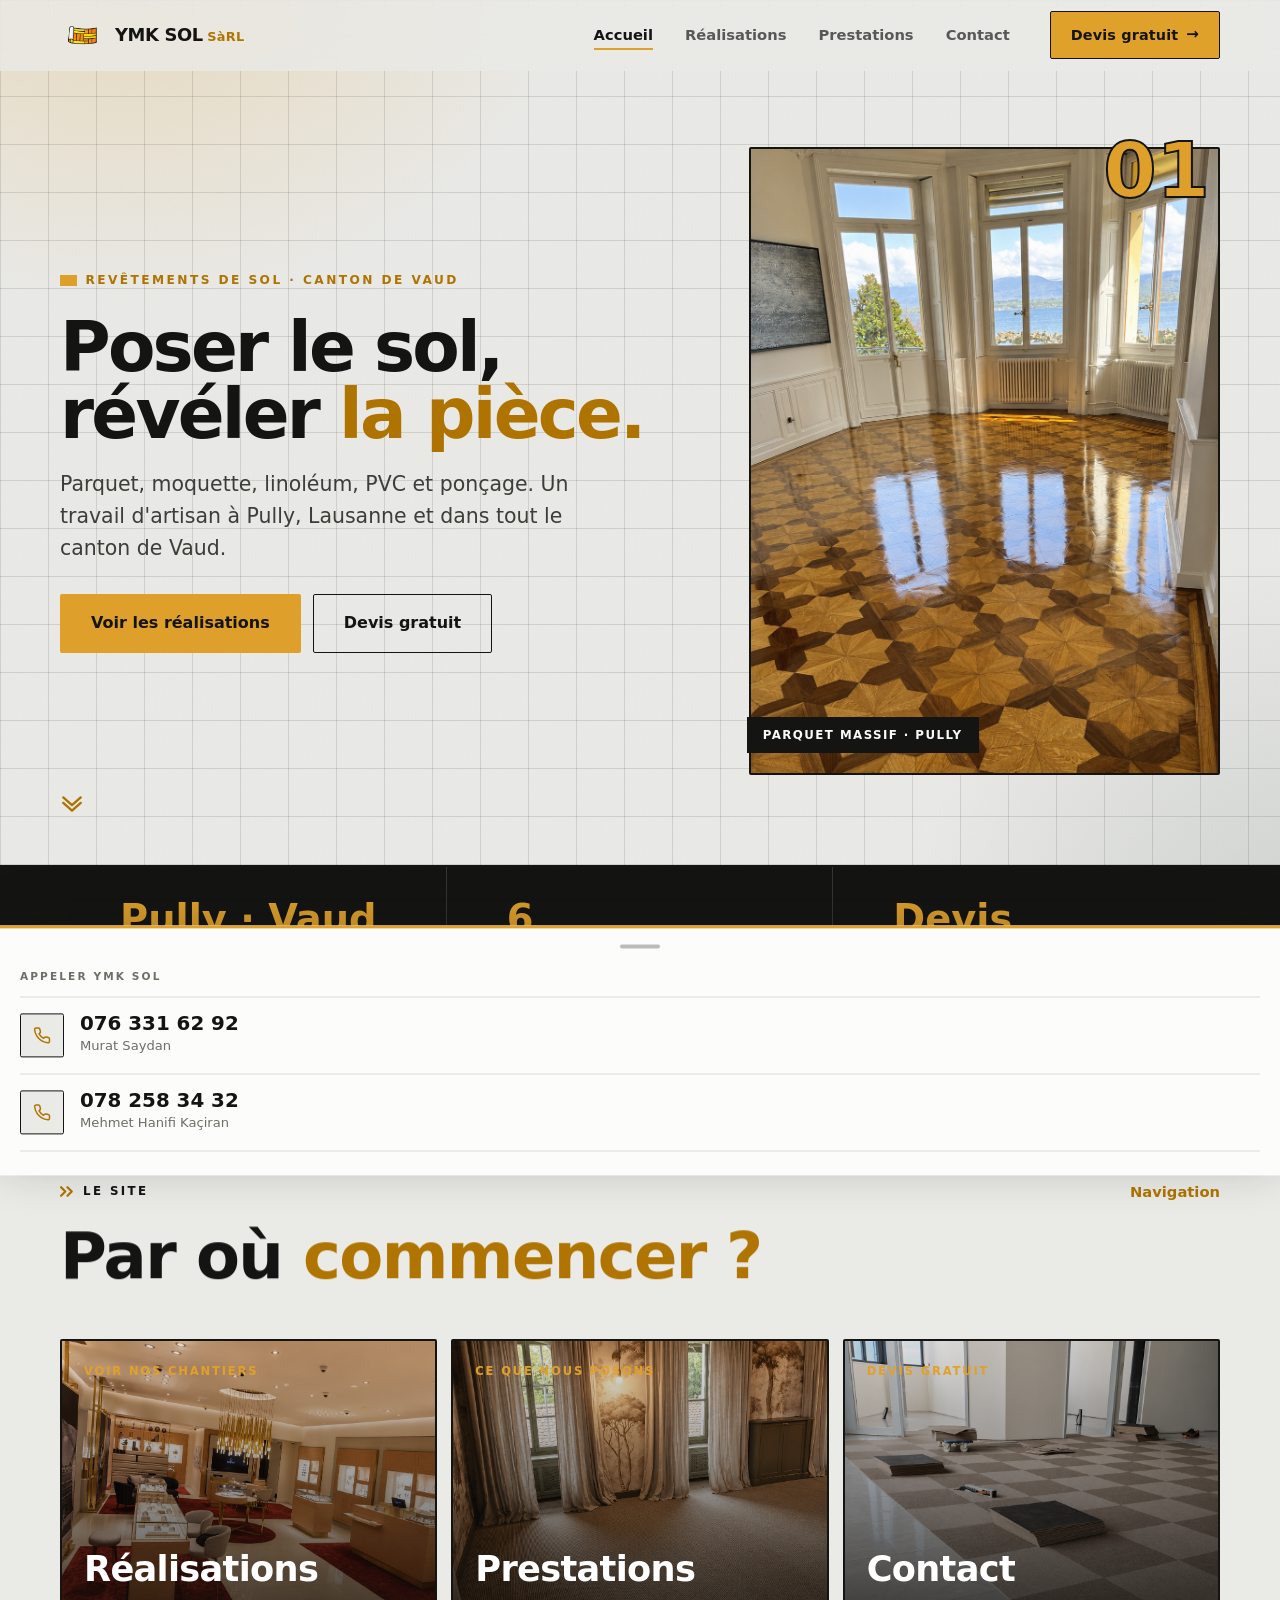
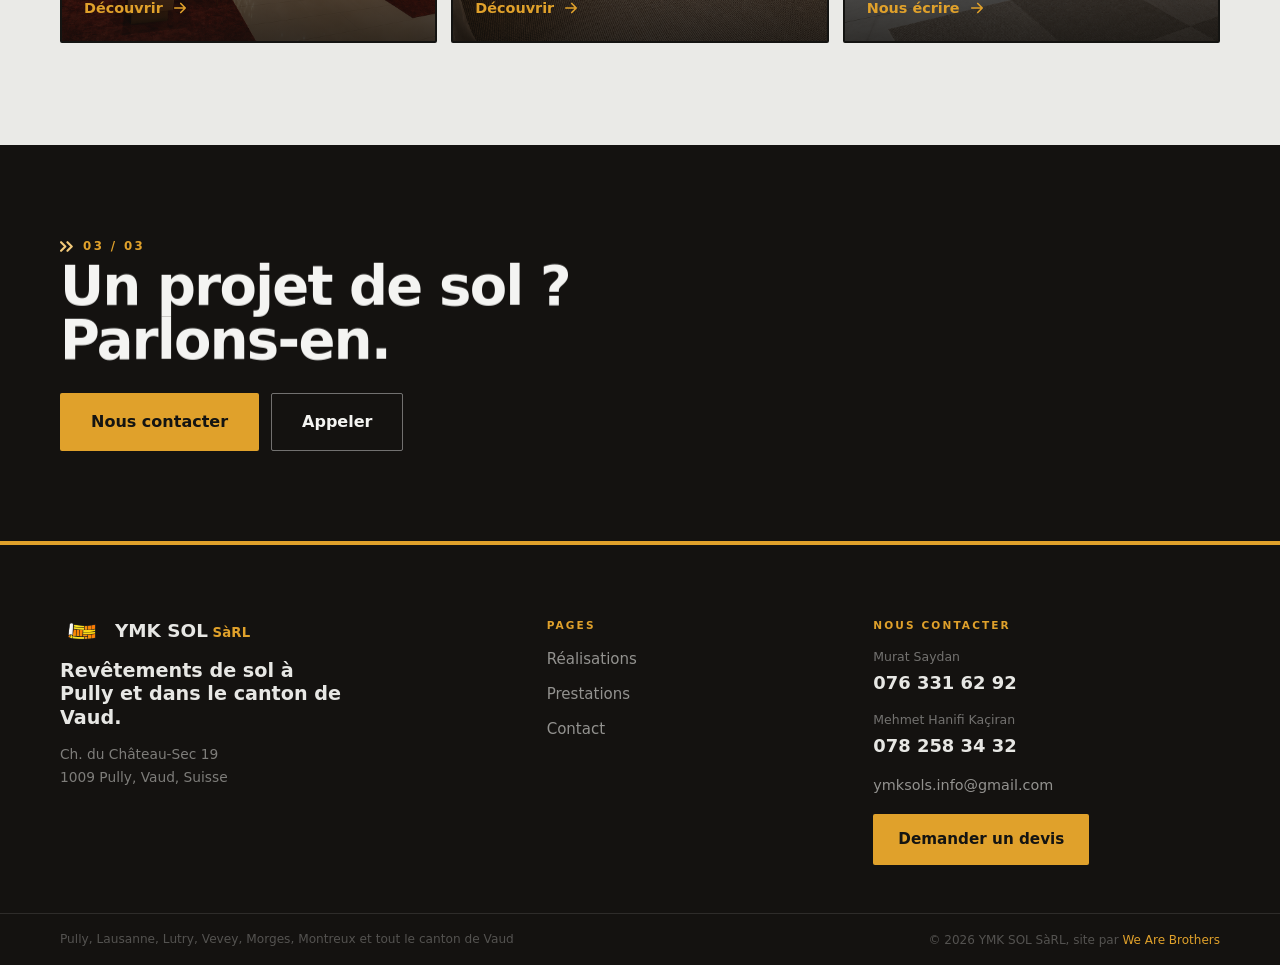
==== commit 2f794eb1: "Hero : indicateur de defilement (chevron qui bat en boucle) Petit mouvement continu sur le hero : un" ====
--- a/index.html
+++ b/index.html
@@ -72,6 +72,7 @@
           <span class="tag">Parquet massif · Pully</span>
         </figure>
       </div>
+      <div class="hero-scroll" aria-hidden="true"><span class="hero-scroll-rail"></span></div>
     </section>
 
     <div class="strip">
--- a/assets/css/style.css
+++ b/assets/css/style.css
@@ -30,6 +30,8 @@
   /* Motif signature : chevron / parquet */
   --chev:      url("data:image/svg+xml,%3Csvg xmlns='http://www.w3.org/2000/svg' width='15' height='10' viewBox='0 0 15 10'%3E%3Cpath d='M1 1L5 5L1 9M7 1L11 5L7 9' fill='none' stroke='%23B07400' stroke-width='2' stroke-linecap='round' stroke-linejoin='round'/%3E%3C/svg%3E");
   --chev-lite: url("data:image/svg+xml,%3Csvg xmlns='http://www.w3.org/2000/svg' width='15' height='10' viewBox='0 0 15 10'%3E%3Cpath d='M1 1L5 5L1 9M7 1L11 5L7 9' fill='none' stroke='%23F2C97A' stroke-width='2' stroke-linecap='round' stroke-linejoin='round'/%3E%3C/svg%3E");
+  --chev-down:      url("data:image/svg+xml,%3Csvg xmlns='http://www.w3.org/2000/svg' width='22' height='18' viewBox='0 0 22 18'%3E%3Cpath d='M3 3L11 10L19 3M3 8L11 15L19 8' fill='none' stroke='%23B07400' stroke-width='2.2' stroke-linecap='round' stroke-linejoin='round'/%3E%3C/svg%3E");
+  --chev-down-lite: url("data:image/svg+xml,%3Csvg xmlns='http://www.w3.org/2000/svg' width='22' height='18' viewBox='0 0 22 18'%3E%3Cpath d='M3 3L11 10L19 3M3 8L11 15L19 8' fill='none' stroke='%23F2C97A' stroke-width='2.2' stroke-linecap='round' stroke-linejoin='round'/%3E%3C/svg%3E");
 }
 
 /* ---- Reset ---- */
@@ -110,7 +112,7 @@
 .shead-top { display: flex; align-items: baseline; justify-content: space-between; gap: 16px; margin-bottom: 20px; }
 .shead-label { font-family: var(--fb); font-weight: 700; font-size: .74rem; letter-spacing: .2em; text-transform: uppercase; }
 .shead-idx { font-family: var(--fh); font-weight: 800; font-size: .92rem; color: var(--accent); }
-.shead h2 { font-size: clamp(2.1rem, 5.6vw, 4rem); max-width: 20ch; }
+.shead h2 { font-size: clamp(2.1rem, 5.6vw, 4rem); max-width: 20ch; letter-spacing: -.025em; line-height: 1.0; }
 .shead h2 .amber { color: var(--accent); }
 .shead-sub { margin-top: 16px; max-width: 56ch; color: var(--ink-2); font-size: 1.02rem; line-height: 1.65; }
 
@@ -147,6 +149,18 @@
 .nav-desktop a.is-active::after { content: ""; position: absolute; left: 14px; right: 14px; bottom: 5px; height: 2px; background: var(--accent-2); }
 .hdr-actions { display: flex; align-items: center; gap: 12px; margin-left: auto; }
 .hdr-cta { display: none; }
+/* CTA header : la dalle ambre se remplit d'encre au survol (comme une lame qu'on pose) */
+.btn.hdr-cta {
+  font-family: var(--fh); font-weight: 700; font-size: .9rem; letter-spacing: .01em;
+  padding: 11px 20px; gap: .55em; color: var(--ink); border-radius: 2px;
+  border: 1.5px solid var(--ink); background-color: var(--accent-2);
+  background-image: linear-gradient(90deg, var(--ink) 0 50%, var(--accent-2) 50% 100%);
+  background-size: 200% 100%; background-position: 100% 0;
+  transition: background-position .5s cubic-bezier(.76,0,.16,1), color .35s ease;
+}
+.btn.hdr-cta::after { content: "\2192"; font-size: 1.05em; transition: transform .3s var(--ease); }
+.btn.hdr-cta:hover { background-position: 0 0; color: var(--accent-2); }
+.btn.hdr-cta:hover::after { transform: translateX(4px); }
 .burger { width: 40px; height: 40px; display: flex; flex-direction: column; align-items: center; justify-content: center; gap: 6px; background: transparent; border: none; cursor: pointer; margin-right: -8px; }
 .bline { width: 24px; height: 2px; background: var(--ink); transition: transform .35s var(--ease), opacity .2s; }
 .burger[aria-expanded="true"] .bline-1 { transform: translateY(8px) rotate(45deg); }
@@ -176,9 +190,13 @@
 .hero-sub { margin-top: 20px; max-width: 46ch; font-size: clamp(1.05rem, 1.7vw, 1.28rem); color: rgba(255,255,255,.88); line-height: 1.55; }
 .hero-actions { display: flex; flex-wrap: wrap; gap: 12px; margin-top: 30px; }
 .hero-figure { display: none; position: relative; }
-.hero-figure img { width: 100%; aspect-ratio: 3 / 4; object-fit: cover; border: 2px solid var(--ink); border-radius: 2px; }
-.hero-figure .tag { position: absolute; left: -2px; bottom: 22px; background: var(--ink); color: var(--surface); font-family: var(--fb); font-weight: 700; font-size: .74rem; letter-spacing: .12em; text-transform: uppercase; padding: 9px 16px; }
-.hero-figure .bignum { position: absolute; top: -14px; right: 10px; font-family: var(--fh); font-weight: 800; font-size: clamp(3rem, 6vw, 5rem); color: var(--accent-2); -webkit-text-stroke: 2px var(--ink); line-height: 1; }
+.hero-figure img { position: relative; z-index: 1; width: 100%; aspect-ratio: 3 / 4; object-fit: cover; border: 2px solid var(--ink); border-radius: 2px; }
+.hero-figure .tag { position: absolute; z-index: 2; left: -2px; bottom: 22px; background: var(--ink); color: var(--surface); font-family: var(--fb); font-weight: 700; font-size: .74rem; letter-spacing: .12em; text-transform: uppercase; padding: 9px 16px; }
+.hero-figure .bignum { position: absolute; z-index: 2; top: -14px; right: 10px; font-family: var(--fh); font-weight: 800; font-size: clamp(3rem, 6vw, 5rem); color: var(--accent-2); -webkit-text-stroke: 2px var(--ink); line-height: 1; }
+/* Indicateur de défilement : un chevron qui bat doucement vers le bas (petit mouvement continu) */
+.hero-scroll { position: absolute; z-index: 3; right: var(--pad); bottom: 22px; display: flex; }
+.hero-scroll-rail { width: 24px; height: 20px; background: var(--chev-down-lite) center/contain no-repeat; animation: heroBob 1.7s ease-in-out infinite; }
+@keyframes heroBob { 0%, 100% { transform: translateY(-3px); opacity: .55; } 50% { transform: translateY(4px); opacity: 1; } }
 
 /* ============================================================
    ACCUEIL — bandeau chiffres / mots clés
@@ -224,8 +242,8 @@
    PAGE HEADER (sous-pages) — massif
    ============================================================ */
 .phead { padding-top: calc(var(--hdr-h) + clamp(40px, 7vw, 90px)); padding-bottom: clamp(28px, 4vw, 48px); }
-.phead-idx { font-family: var(--fh); font-weight: 800; font-size: 1rem; color: var(--accent); }
-.phead-title { font-size: clamp(3rem, 12vw, 7rem); letter-spacing: -.045em; margin-top: 10px; line-height: .92; }
+.phead-idx { display: flex; align-items: center; gap: .6em; font-family: var(--fb); font-weight: 700; font-size: .74rem; letter-spacing: .2em; text-transform: uppercase; color: var(--accent); padding-bottom: 16px; border-bottom: 1.5px solid var(--ink); }
+.phead-title { font-size: clamp(3rem, 12vw, 7rem); letter-spacing: -.045em; margin-top: 18px; line-height: .92; }
 .phead-title .amber { color: var(--accent); }
 .phead-sub { margin-top: 22px; max-width: 56ch; font-size: clamp(1.05rem, 1.6vw, 1.2rem); color: var(--ink-2); line-height: 1.65; }
 
@@ -348,12 +366,17 @@
 /* ============================================================
    DOCK MOBILE
    ============================================================ */
-.dock { position: fixed; left: 0; right: 0; bottom: 0; z-index: 90; display: flex; align-items: center; gap: 10px; padding: 12px 16px calc(12px + env(safe-area-inset-bottom)); background: rgba(234,234,231,.97); backdrop-filter: blur(16px); -webkit-backdrop-filter: blur(16px); border-top: 2px solid var(--ink); transition: transform .35s var(--ease); }
+.dock { position: fixed; left: 0; right: 0; bottom: 0; z-index: 90; display: flex; align-items: stretch; gap: 10px; padding: 12px 14px calc(12px + env(safe-area-inset-bottom)); background: rgba(234,234,231,.96); backdrop-filter: blur(16px); -webkit-backdrop-filter: blur(16px); border-top: 2px solid var(--ink); border-radius: 16px 16px 0 0; box-shadow: 0 -12px 30px rgba(20,20,18,.10); transition: transform .35s var(--ease); }
 .dock.is-hidden { transform: translateY(130%); }
-.dock-cta { flex: 1; padding: 14px 20px; font-size: .95rem; justify-content: center; }
-.dock-wa-btn, .dock-mail-btn { flex: none; display: flex; align-items: center; justify-content: center; width: 52px; height: 52px; border-radius: 2px; }
+.dock-cta { flex: 1; padding: 15px 20px; font-size: .98rem; justify-content: center; gap: .5em; }
+.dock-wa-btn, .dock-mail-btn { flex: none; display: flex; align-items: center; justify-content: center; width: 56px; border-radius: 4px; }
 .dock-wa-btn { background: #1FA855; color: #fff; }
 .dock-mail-btn { background: transparent; color: var(--ink); border: 1.5px solid var(--ink); }
+/* Retour tactile : les boutons de la barre s'enfoncent au toucher */
+.dock-cta, .dock-wa-btn, .dock-mail-btn { transition: transform .12s var(--ease), background .2s, color .2s, filter .15s; }
+.dock-cta:active, .dock-wa-btn:active, .dock-mail-btn:active { transform: scale(.95); }
+.dock-wa-btn:active { filter: brightness(.9); }
+.dock-mail-btn:active { background: var(--ink); color: var(--surface); }
 
 /* ============================================================
    PHONE PICKER
@@ -446,6 +469,8 @@
   .hero-sub { color: var(--ink-2); max-width: 42ch; }
   .hero .btn-glass { background: transparent; border-color: var(--ink); color: var(--ink); backdrop-filter: none; -webkit-backdrop-filter: none; }
   .hero .btn-glass:hover { background: var(--ink); color: #fff; }
+  .hero-scroll { right: auto; left: var(--pad); bottom: clamp(30px, 4vw, 54px); }
+  .hero-scroll-rail { background: var(--chev-down) center/contain no-repeat; }
 
   /* header accueil : plein (sombre) sur desktop, comme les autres pages */
   .hdr-home { background: rgba(234,234,231,.82); backdrop-filter: saturate(140%) blur(14px); -webkit-backdrop-filter: saturate(140%) blur(14px); color: var(--ink); }
@@ -472,7 +497,7 @@
 }
 
 @media (max-width: 719px) {
-  body { padding-bottom: 82px; }
+  body { padding-bottom: 88px; }
 
   /* Espacements resserrés (évite les grands vides) */
   .section { padding-block: 42px; }
@@ -486,20 +511,20 @@
   .hero-bg img { object-position: center; }
   .hero-in { padding-top: calc(var(--hdr-h) + 26px); padding-bottom: 34px; }
   .hero-eyebrow { font-size: .68rem; }
-  .hero-title { font-size: 2.7rem; line-height: 1.01; margin-top: 14px; }
-  .hero-sub { font-size: 1.02rem; margin-top: 14px; max-width: none; }
+  .hero-title { font-size: 3rem; line-height: .98; letter-spacing: -.02em; margin-top: 16px; }
+  .hero-sub { font-size: 1.02rem; margin-top: 16px; max-width: none; }
   .hero-actions { margin-top: 24px; gap: 10px; flex-direction: row; flex-wrap: wrap; align-items: flex-start; }
   .hero-actions .btn { width: auto; padding: 12px 20px; font-size: .9rem; }
 
   /* Page headers sous-pages */
-  .phead { padding-top: calc(var(--hdr-h) + 20px); padding-bottom: 20px; }
-  .phead-title { font-size: 2.5rem; line-height: 1; }
-  .phead-sub { font-size: 1rem; margin-top: 16px; }
+  .phead { padding-top: calc(var(--hdr-h) + 24px); padding-bottom: 22px; }
+  .phead-title { font-size: 2.9rem; line-height: .96; }
+  .phead-sub { font-size: 1rem; margin-top: 18px; }
 
   /* En-têtes de section */
-  .shead { margin-bottom: 24px; }
+  .shead { margin-bottom: 26px; }
   .shead-top { margin-bottom: 12px; }
-  .shead h2 { font-size: 1.85rem; }
+  .shead h2 { font-size: 2rem; }
   .shead-sub { font-size: .98rem; }
 
   /* Bandeau chiffres */
@@ -568,7 +593,7 @@
    IDENTITÉ — signature "atelier de pose" (motif chevron / parquet)
    ============================================================ */
 /* Marqueur chevron partagé sur les intitulés de section */
-.shead-label, .phead-idx, .nextcta-eyebrow { display: inline-flex; align-items: center; gap: .6em; }
+.shead-label, .nextcta-eyebrow { display: inline-flex; align-items: center; gap: .6em; }
 .shead-label::before, .phead-idx::before { content: ""; width: 16px; height: 11px; background: var(--chev) center/contain no-repeat; flex: none; }
 .nextcta-eyebrow::before { content: ""; width: 16px; height: 11px; background: var(--chev-lite) center/contain no-repeat; flex: none; }
 
@@ -588,5 +613,6 @@
   .wrd-i { transform: none !important; }
   .wrd { overflow: visible !important; }
   .reveal-img img { clip-path: none !important; transform: none !important; }
+  .hero-scroll-rail { animation: none !important; transform: none !important; opacity: 1 !important; }
   *, *::before, *::after { transition-duration: .01ms !important; scroll-behavior: auto !important; }
 }
